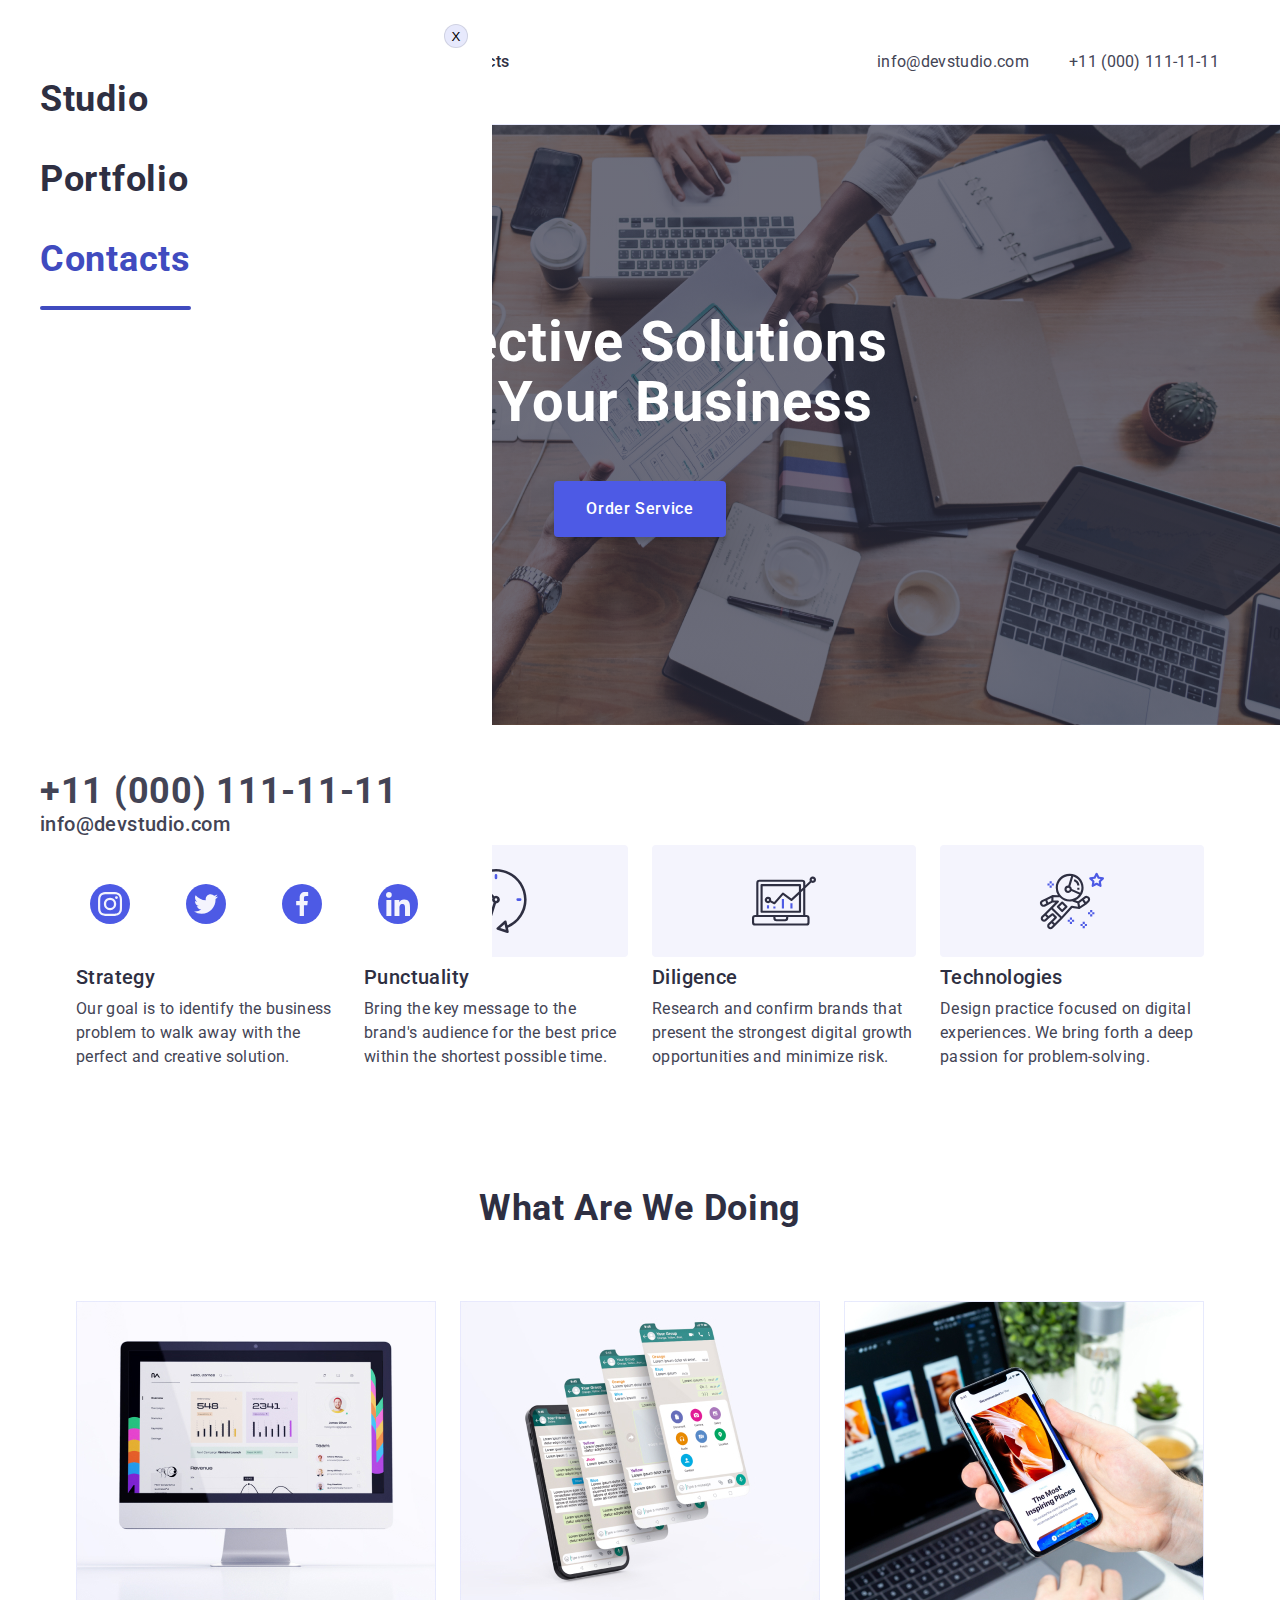
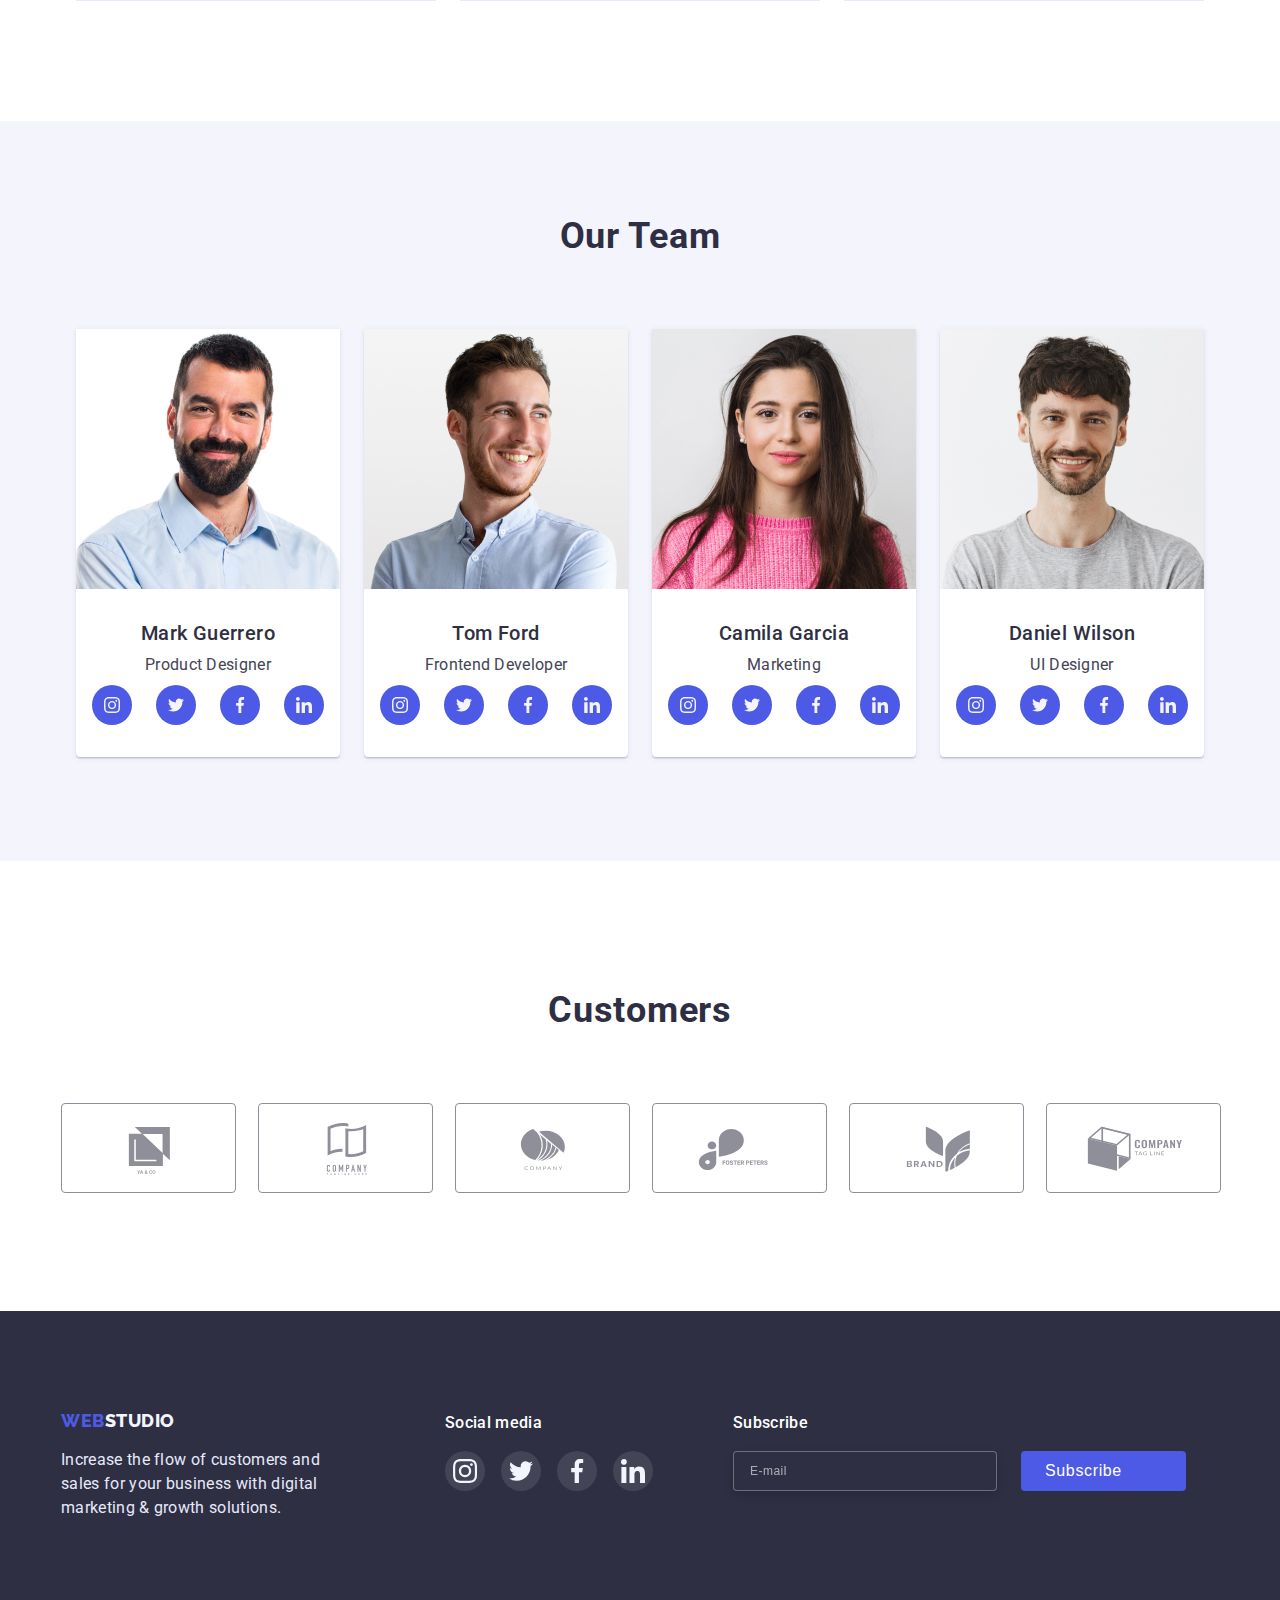
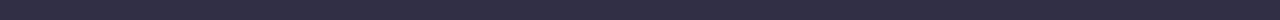
==== index.html @ 6b692c85 "corect" ====
<!DOCTYPE html>
<html lang="en">
<head>
    <meta charset="UTF-8">
    <meta http-equiv="X-UA-Compatible" content="IE=edge">
    <meta name="viewport" content="width=device-width, initial-scale=1.0">
    <link rel="preconnect" href="https://fonts.googleapis.com">
    <link rel="preconnect" href="https://fonts.gstatic.com" crossorigin>
    <link href="https://fonts.googleapis.com/css2?family=Raleway:wght@800&family=Roboto:wght@400;500;700;900&display=swap" rel="stylesheet">
    <link rel="stylesheet" href="https://cdnjs.cloudflare.com/ajax/libs/modern-normalize/1.1.0/modern-normalize.min.css" integrity="sha512-wpPYUAdjBVSE4KJnH1VR1HeZfpl1ub8YT/NKx4PuQ5NmX2tKuGu6U/JRp5y+Y8XG2tV+wKQpNHVUX03MfMFn9Q==" crossorigin="anonymous" referrerpolicy="no-referrer" />
    <link rel="stylesheet" href="./css/styles.css">
    <link rel="stylesheet" href="./css/mobile.css">
    <link rel="stylesheet" href="./css/tablet.css">
    <link rel="stylesheet" href="./css/desktop.css">
    <title>Document</title>
</head>
<body>
    <header class="header">
        <div class="container header-container">
            <nav class="header-navigation">
                <a class="header-logo link" href="./index.html"><span class="header-logo-part">Web</span>Studio</a>
                <ul class="header-list list">
                    <li class="header-item"><a class="header-link link current" href="/">Studio</a></li>
                    <li class="header-item"><a class="header-link link " href="./portfolio.html">Portfolio</a></li>
                    <li class="header-item"><a class="header-link link " href="/">Contacts</a></li>
                </ul>
            </nav>
            <address class="header-adress">
                <ul class="header-adress-list list">
                    <li><a class="header-adress-mail link" href="mailto:info@devstudio.com">info@devstudio.com</a></li>
                    <li><a class="header-adress-tel link" href="tel:+110001111111">+11 (000) 111-11-11</a></li>
                </ul>
            </address>
            <button type="button" class="header-menu-btn">
                <svg class="header-icon-btn">
                    <use href="./images/symbol-defs.svg#icon-charm_menu-hamburger2" width="32" height="22"></use>
                </svg>
            </button>
        </div>
        <div class="mob-menu container-menu">
            <div>
                <button type="button" data-modal-close class="mode-close">X</button>
                <nav class="mob-menu-navigation">
                    <ul class="mob-menu-list list">
                        <li class="mob-menu-item"><a class="mob-menu-link link" href="/">Studio</a></li>
                        <li class="mob-menu-item"><a class="mob-menu-link link " href="./portfolio.html">Portfolio</a></li>
                        <li class="mob-menu-item"><a class="mob-menu-link link current " href="/">Contacts</a></li>
                    </ul>
                </nav>
            </div>
            <div>
                <address class="mob-menu-adress">
                    <ul class="mob-menu-adress-list list">
                        <li><a class="mob-menu-adress-tel link" href="tel:+110001111111">+11 (000) 111-11-11</a></li>
                        <li><a class="mob-menu-adress-mail link" href="mailto:info@devstudio.com">info@devstudio.com</a></li>
                </address>
                <ul class="mob-soc-list list">
                    <li classs="mob-soc-iteam">
                        <a href="./index.html" class="mob-soc-link link">
                            <svg class="mob-soc-icon" widht="24" height="24">
                                <use href="./images/symbol-defs-soc.svg#icon-instagram"></use>
                            </svg>
                        </a>
                    </li>
                    <li classs="mob-soc-iteam">
                        <a href="./index.html" class="mob-soc-link link">
                            <svg class="mob-soc-icon" widht="24" height="24">
                                <use href="./images/symbol-defs-soc.svg#icon-twitter"></use>
                            </svg>
                        </a>
                    </li>
                    <li classs="mob-soc-iteam">
                        <a href="./index.html" class="mob-soc-link link">
                            <svg class="mob-soc-icon" widht="24" height="24">
                                <use href="./images/symbol-defs-soc.svg#icon-facebook"></use>
                            </svg>
                        </a>
                    </li>
                    <li classs="mob-soc-iteam">
                        <a href="./index.html" class="mob-soc-link link">
                            <svg class="mob-soc-icon" widht="24" height="24">
                                <use href="./images/symbol-defs-soc.svg#icon-linkedin"></use>
                            </svg>
                        </a>
                    </li>
                </ul>
            </di >
        </div>
    </header>
    <main>
        <section class="main">
            <div class="container main-container">
                <h1 class="main-title title">Effective Solutions for Your Business</h1>
                <button type="button" data-modal-open class="main-btn">Order Service</button>
            </div>
        </section>
        <section class="hero">
            <div class="container conntainer-tablet">
                <h2 class="hero-title title">Our qualities</h2>
                <ul class="hero-list list">
                    <li class="hero-item">
                        <ul class="hero-list-icon list">
                            <li class="hero-item-icon">
                                    <svg class="hero-icon" widht="64" height="64">
                                        <use href="./images/symbol-defs-hero.svg#icon-antenna1"></use>
                                    </svg>
                            </li>
                        </ul>
                        <h3 class="hero-subtitle subtitle">Strategy</h3>
                        <p class="hero-text text">Our goal is to identify the business problem to walk away with the perfect and creative solution. </p>
                    </li>
                    <li class="hero-item">
                        <ul class="hero-list-icon list">
                            <li class="hero-item-icon">
                                    <svg class="hero-icon" widht="64" height="64">
                                        <use href="./images/symbol-defs-hero.svg#icon-clock1"></use>
                                    </svg>
                            </li>
                        </ul>
                        <h3 class="hero-subtitle subtitle">Punctuality</h3>
                        <p class="hero-text text">Bring the key message to the brand's audience for the best price within the shortest possible time.</p>
                    </li>
                    <li class="hero-item">
                        <ul class="hero-list-icon list">
                            <li class="hero-item-icon">
                                    <svg class="hero-icon" widht="64" height="64">
                                        <use href="./images/symbol-defs-hero.svg#icon-diagram1"></use>
                                    </svg>
                                </a>
                            </li>
                        </ul>
                        <h3 class="hero-subtitle subtitle">Diligence</h3>
                        <p class="hero-text text">Research and confirm brands that present the strongest digital growth opportunities and minimize risk.</p>
                    </li>
                    <li class="hero-item">
                        <ul class="hero-list-icon list">
                            <li class="hero-item-icon">
                                    <svg class="hero-icon" widht="64" height="64">
                                        <use href="./images/symbol-defs-hero.svg#icon-astronaut1"></use>
                                    </svg>
                                </a>
                            </li>
                        </ul>
                        <h3 class="hero-subtitle subtitle">Technologies</h3>
                        <p class="hero-text text">Design practice focused on digital experiences. We bring forth a deep passion for problem-solving.</p>
                    </li>
                </ul>
            </div>
        </section>
        <section class="about">
            <div class="container container-mini">
                <h2 class="about-title title">What Are We Doing</h2>
                <ul class="about-list list">
                    <li class="about-item"><img src="./images/Rectangle71.jpg" alt="computer" width="360"></li>
                    <li class="about-item"><img src="./images/Rectangle71-1.jpg" alt="phone" width="360"></li>
                    <li class="about-item"><img src="./images/Rectangle71-2.jpg" alt="phone" width="360"></li>
                </ul>
            </div>
        </section>
        <section class="team">
            <div class="container container-mini mini-mobile">
                <h2 class="team-title title">Our Team</h2>
                <ul class="team-list list">
                    <li class="team-item">
                        <img src="./images/img.jpg" alt="man" width="264">
                            <h3 class="team-subtitle subtitle ">Mark Guerrero</h3>
                            <p class="team-text text">Product Designer</p>
                            <ul class="team-soc-list list">
                                <li classs="team-soc-iteam">
                                    <a href="./index.html" class="team-soc-link link">
                                        <svg class="team-soc-icon" widht="16" height="16">
                                            <use href="./images/symbol-defs-soc.svg#icon-instagram"></use>
                                        </svg>
                                    </a>
                                </li>
                                <li classs="team-soc-iteam">
                                    <a href="./index.html" class="team-soc-link link">
                                        <svg class="team-soc-icon" widht="16" height="16">
                                            <use href="./images/symbol-defs-soc.svg#icon-twitter"></use>
                                        </svg>
                                    </a>
                                </li>
                                <li classs="team-soc-iteam">
                                    <a href="./index.html" class="team-soc-link link">
                                        <svg class="team-soc-icon" widht="16" height="16">
                                            <use href="./images/symbol-defs-soc.svg#icon-facebook"></use>
                                        </svg>
                                    </a>
                                </li>
                                <li classs="team-soc-iteam">
                                    <a href="./index.html" class="team-soc-link link">
                                        <svg class="team-soc-icon" widht="16" height="16">
                                            <use href="./images/symbol-defs-soc.svg#icon-linkedin"></use>
                                        </svg>
                                    </a>
                                </li>
                            </ul>
                    </li>
                    <li class="team-item">
                        <img src="./images/img1.jpg" alt="man" width="264">
                        <h3 class="team-subtitle subtitle">Tom Ford</h3>
                        <p class="team-text text">Frontend Developer</p>
                        <ul class="team-soc-list list">
                            <li classs="team-soc-iteam">
                                <a href="./index.html" class="team-soc-link link">
                                    <svg class="team-soc-icon" widht="16" height="16">
                                        <use href="./images/symbol-defs-soc.svg#icon-instagram"></use>
                                    </svg>
                                </a>
                            </li>
                            <li classs="team-soc-iteam">
                                <a href="./index.html" class="team-soc-link link">
                                    <svg class="team-soc-icon" widht="16" height="16">
                                        <use href="./images/symbol-defs-soc.svg#icon-twitter"></use>
                                    </svg>
                                </a>
                            </li>
                            <li classs="team-soc-iteam">
                                <a href="./index.html" class="team-soc-link link">
                                    <svg class="team-soc-icon" widht="16" height="16">
                                        <use href="./images/symbol-defs-soc.svg#icon-facebook"></use>
                                    </svg>
                                </a>
                            </li>
                            <li classs="team-soc-iteam">
                                <a href="./index.html" class="team-soc-link link">
                                    <svg class="team-soc-icon" widht="16" height="16">
                                        <use href="./images/symbol-defs-soc.svg#icon-linkedin"></use>
                                    </svg>
                                </a>
                            </li>
                        </ul>
                    </li>
                    <li class="team-item">
                        <img src="./images/img2.jpg" alt="women" width="264">
                        <h3 class="team-subtitle subtitle">Camila Garcia</h3>
                        <p class="team-text text">Marketing</p>
                        <ul class="team-soc-list list">
                            <li classs="team-soc-iteam">
                                <a href="./index.html" class="team-soc-link link">
                                    <svg class="team-soc-icon" widht="16" height="16">
                                        <use href="./images/symbol-defs-soc.svg#icon-instagram"></use>
                                    </svg>
                                </a>
                            </li>
                            <li classs="team-soc-iteam">
                                <a href="./index.html" class="team-soc-link link">
                                    <svg class="team-soc-icon" widht="16" height="16">
                                        <use href="./images/symbol-defs-soc.svg#icon-twitter"></use>
                                    </svg>
                                </a>
                            </li>
                            <li classs="team-soc-iteam">
                                <a href="./index.html" class="team-soc-link link">
                                    <svg class="team-soc-icon" widht="16" height="16">
                                        <use href="./images/symbol-defs-soc.svg#icon-facebook"></use>
                                    </svg>
                                </a>
                            </li>
                            <li classs="team-soc-iteam">
                                <a href="./index.html" class="team-soc-link link">
                                    <svg class="team-soc-icon" widht="16" height="16">
                                        <use href="./images/symbol-defs-soc.svg#icon-linkedin"></use>
                                    </svg>
                                </a>
                            </li>
                        </ul>
                    </li>
                    <li class="team-item">
                        <img src="./images/img3.jpg" alt="man" width="264">
                        <h3 class="team-subtitle subtitle">Daniel Wilson</h3>
                        <p class="team-text text">UI Designer</p>
                        <ul class="team-soc-list list">
                            <li classs="team-soc-iteam">
                                <a href="./index.html" class="team-soc-link link">
                                    <svg class="team-soc-icon" widht="16" height="16">
                                        <use href="./images/symbol-defs-soc.svg#icon-instagram"></use>
                                    </svg>
                                </a>
                            </li>
                            <li classs="team-soc-iteam">
                                <a href="./index.html" class="team-soc-link link">
                                    <svg class="team-soc-icon" widht="16" height="16">
                                        <use href="./images/symbol-defs-soc.svg#icon-twitter"></use>
                                    </svg>
                                </a>
                            </li>
                            <li classs="team-soc-iteam">
                                <a href="./index.html" class="team-soc-link link">
                                    <svg class="team-soc-icon" widht="16" height="16">
                                        <use href="./images/symbol-defs-soc.svg#icon-facebook"></use>
                                    </svg>
                                </a>
                            </li>
                            <li classs="team-soc-iteam">
                                <a href="./index.html" class="team-soc-link link">
                                    <svg class="team-soc-icon" widht="16" height="16">
                                        <use href="./images/symbol-defs-soc.svg#icon-linkedin"></use>
                                    </svg>
                                </a>
                            </li>
                        </ul>
                    </li>        
                </ul>
            </div>
        </section>
        <section class="customers ">
            <div class="container container-mini">
                <h2 class="customers-title">Customers</h2>
                <ul class="customers-list list">
                    <li class="customers-iteam">
                        <a href="" class="customers-link link">
                            <svg class="customers-icon" widht="104" height="56">
                                <use href="./images/symbol-defs-cus.svg#icon-Logo3"></use>
                            </svg>
                        </a>
                    </li>
                    <li class="customers-iteam">
                        <a href="" class="customers-link link">
                            <svg class="customers-icon" widht="104" height="56">
                                <use href="./images/symbol-defs-cus.svg#icon-Logo4"></use>
                            </svg>
                        </a>
                    </li>
                    <li class="customers-iteam">
                        <a href="" class="customers-link link">
                            <svg class="customers-icon" widht="104" height="56">
                                <use href="./images/symbol-defs-cus.svg#icon-Logo5"></use>
                            </svg>
                        </a>
                    </li>
                    <li class="customers-iteam">
                        <a href="" class="customers-link link">
                            <svg class="customers-icon" widht="104" height="56">
                                <use href="./images/symbol-defs-cus.svg#icon-Logo"></use>
                            </svg>
                        </a>
                    </li>
                    <li class="customers-iteam">
                        <a href="" class="customers-link link">
                            <svg class="customers-icon" widht="104" height="56">
                                <use href="./images/symbol-defs-cus.svg#icon-Logo1"></use>
                            </svg>
                        </a>
                    </li>
                    <li class="customers-iteam">
                        <a href="" class="customers-link link">
                            <svg class="customers-icon" widht="104" height="56">
                                <use href="./images/symbol-defs-cus.svg#icon-Logo2"></use>
                            </svg>
                        </a>
                    </li>
                </ul>
            </div>
        </section>
    </main>
    <footer class="footer">
        <div class="container footer-container">
                <div class="footer-footer">
                    <a href="./index.html" class="footer-logo link"><span class="footer-logo-part">Web</span>Studio</a>
                    <p class="footer-text text">Increase the flow of customers and sales for your business with digital marketing & growth solutions.</p>
                </div>
            <div class="footer-soc">
                <h1 class="footer-title-icon">Social media</h1>
                <ul class="footer-list list">
                    <li classs="footer-soc-iteam">
                        <a href="./index.html" class="footer-soc-link link">
                            <svg class="footer-soc-icon" widht="24" height="24">
                                <use href="./images/symbol-defs-soc.svg#icon-instagram"></use>
                            </svg>
                        </a>
                    </li>
                    <li classs="footer-soc-iteam">
                        <a href="./index.html" class="footer-soc-link link">
                            <svg class="footer-soc-icon" widht="24" height="24">
                                <use href="./images/symbol-defs-soc.svg#icon-twitter"></use>
                            </svg>
                        </a>
                    </li>
                    <li classs="footer-soc-iteam">
                        <a href="./index.html" class="footer-soc-link link">
                            <svg class="footer-soc-icon" widht="24" height="24">
                                <use href="./images/symbol-defs-soc.svg#icon-facebook"></use>
                            </svg>
                        </a>
                    </li>
                    <li classs="footer-soc-iteam">
                        <a href="./index.html" class="footer-soc-link link">
                            <svg class="footer-soc-icon" widht="24" height="24">
                                <use href="./images/symbol-defs-soc.svg#icon-linkedin"></use>
                            </svg>
                        </a>
                    </li>
                </ul>
            </div>
            <div class="footer-subscribe">
                <p class="footer-subscribe-title">Subscribe</p>
                <form class="footer-subscribe-form">
                    <label for=""></label>
                    <input type="text" class="footer-send-email" name="send-email" placeholder="E-mail">
                    <button typu="submit" name="Subscribe" class="subscribe-btn"> 
                        <div class="subscribe-text">Subscribe </div >
                        <svg class="subscribe-icon" widht="24" height="24">
                            <use href="./images/symbol-defs.svg#icon-subscribe"></use>
                        </svg>
                    </button>
                </form>
            </div>
        </div>
    </footer>
    <div class="backdrop is-hidden" data-modal >
        <div class="modal">
            <button type="button" data-modal-close class="mode-close">X</button>
            <p class="modal-title">Leave your contacts and we will call you back</p>
            <form class="modal-form">
                <div class="modal-filed">
                    <label class="modal-input-title" for="user-name">
                        Name</labl >
                        <div class="modal-wrap">
                            <input class="modal-input" id="user-name" name="user-name" required type="text">
                            <svg class="modal-input-icon" width="18" height="18">
                                <use href="./images/symbol-defs.svg#icon-modal-person"></use>
                            </svg>
                        </div >
                </div>
                <div class="modal-filed">
                <label class="modal-input-title" for="user-tel">
                    Phone </labl >
                    <div class="modal-wrap" >
                        <input class="modal-input" name="user-tel" id="user-tel" required type="tel">
                        <svg class="modal-input-icon" width="18" height="24">
                            <use href="./images/symbol-defs.svg#icon-modal-phone"></use>
                        </svg>
                    </div >
            </div>
            <div class="modal-filed">
                <label class="modal-input-title" for="user-email">
                    Email </labl >
                <div class="modal-wrap">
                    <input class="modal-input" id="user-email" name="user-email" type="email">
                    <svg class="modal-input-icon" width="18" height="24">
                        <use href="./images/symbol-defs.svg#icon-modal-email"></use>
                    </svg>
                </div >
            </div>
            <div class="">
                <label class="modal-input-title" id="coment">
                    Comment</labl >
                    <textarea name="coment" id="coment" placeholder="Text input" class="modal-input-coment"></textarea>
            </div>
            <div class="">
                <input type="checkbox" id="policy" name="policy" value="true" class="modal-check visually" required>
                <label for="policy" class="check-text">I accept the terms and conditions of the <a class="modal-privaticy" href="./"> Privacy Policy</a></label>
            </div>
                <button type="submit" class="modal-btn">Send</button>
            </form>
        </div>
    </div>
    <script src="./js/modal.js"></script>
</body>
---- css/styles.css ----
:root{
    --text: #434455;
    --title: #2E2F42;
}

body{
    font-family: 'Roboto', sans-serif;
    color: #434455;
    background-color: #FFFFFF;
    font-size: 16px;
    margin: 0;
}

.list{
    list-style: none;
}

.link{
    text-decoration: none;
    color: #2E2F42;
}

.title {
font-size: 36px;
line-height: 1.11;
letter-spacing: 0.02em;
}

.text{
line-height: 1.5;
letter-spacing: 0.02em;
}

.subtitle{
    font-weight: 500;
font-size: 20px;
line-height: 1.2;
letter-spacing: 0.02em;
}

h1,h2,h3,h4,h5,h6,p{
    margin: 0;
}

ul{
    margin: 0;
    padding-left: 0;
}

img{
    display: block;
    width: 100%;
    height: auto;
    max-width: 100%;
}

.container{
    padding-left: 15px;
    padding-right: 15px;
    margin-left: auto;
    margin-right: auto;
    /* outline: 2px solid red; */
}

.visually{
position: absolute;
bottom: 0;
padding: 0;
white-space: nowrap;
clip-path: inset(100%);
clip: rect(0 0 0 0);
overflow: hidden;
}
/*-----------HEADER----------------*/

.header{
    background: #FFFFFF;
    border-bottom: 1px solid #E7E9FC;
    box-shadow: 0px 2px 1px rgba(46, 47, 66, 0.08), 0px 1px 1px rgba(46, 47, 66, 0.16), 0px 1px 6px rgba(46, 47, 66, 0.08);
}

.current {
    color: #404BBF;
    position: relative;
}

.header-container{
    max-width: 426px;
    display: flex;
    padding: 24px 15px;
    margin: 0 auto;
}

.header-logo {
    font-family: 'Raleway', sans-serif;
    font-weight: 800;
font-size: 18px;
line-height: 1.33;
display: flex;
align-items: center;
letter-spacing: 0.03em;
text-transform: uppercase;
color: #2E2F42;
}

.header-icon-btn{
stroke: #2E2F42;
width: 32px;
    height: 22px;
}
.header-logo-part{
    color: #4D5AE5;
}
.header-adress{
    display: none;
}
.header-list{
    display: none;
}
.header-menu-btn{
    width: 32px;
    height: 22px;
    border: none;
    margin-left: auto;
    padding: 0;
    background-color: transparent;
    transition: background-color 250ms cubic-bezier(0.4, 0, 0.2, 1);
}

.mob-menu {
    width: 100%;
    height: 100%;
    position: fixed;
    background-color: white;
    top: 0;
    z-index: 1;
    padding-top: 24px;
    padding-bottom: 40px;
    padding-left: 40px;
    padding-right: 24px;
}
.mob-menu{
    height: 100%;
    display: flex;
    flex-direction: column;
    justify-content: space-between;
}
.container-menu{
    max-width: 428px;
}
.mode-close {
}
.mob-menu-navigation {
}
.mob-menu-list {
    margin-top: 32px;
}
.mob-menu-item {
    font-weight: 700;
font-size: 36px;
line-height: 1.11;
letter-spacing: 0.02em;
}
.mob-menu-item:not(:last-child){
    margin-bottom: 40px;
}
.mob-menu-link {

}

.current {
}
.mob-menu-adress {
}
.mob-menu-adress-list {

}
.mob-menu-adress-mail {
    font-family: 'Roboto';
font-style: normal;
font-weight: 500;
font-size: 20px;
line-height: 1.2;
    letter-spacing: 0.02em;
    text-decoration: none;
    color: var(--text);
    transition: color 250ms cubic-bezier(0.4, 0, 0.2, 1);
    padding-top: 40px;
}
.mob-adress-mail:hover,
.mob-adress-mail:focus{
        color: #4D5AE5;
}

.mob-menu-adress-tel {
    font-family: 'Roboto';
font-style: normal;
    font-weight: 700;
font-size: 36px;
line-height: 1.11;
letter-spacing: 0.02em;
    text-decoration: none;
    color: var(--text);
    position: relative;
    transition: color 250ms cubic-bezier(0.4, 0, 0.2, 1);
}
.mob-soc-list {
    display: flex;
    flex-wrap: wrap;
    justify-content: center;
    gap: 56px;
    margin-top: 48px;
}
.mob-soc-link {
    width: 40px;
    height: 40px;
    background-color: #4D5AE5;
    display: flex;
    align-items: center;
    justify-content: center;
    border-radius: 50%;
    transition: background-color 250ms cubic-bezier(0.4, 0, 0.2, 1);
}
.mob-soc-link:hover,
.mob-soc-link:focus{
    background-color:  #404BBF;
}

/*-----------MAIN CONTENT----------------*/

.main {
    background-color: #2E2F42;
    padding-top: 112px;
    padding-bottom: 112px;
    background-image: linear-gradient(rgba(46, 47, 66, 0.7), rgba(46, 47, 66, 0.7)), url(../images/Dark-bg.jpg);
    background-repeat: no-repeat;
    background-size: cover;
    background-position: center;
    /* max-width: 428px; */
    margin-left: auto;
    margin-right: auto;
}

.main-container{
    /* display: flex; */
    padding: 0;
    max-width: 100%;
}

.main-title {
    font-size: 36px;
    line-height: 1.11;
    text-align: center;
    letter-spacing: 0.02em;
max-width: 320px;
margin: auto;
margin-bottom: 72px;
color: #FFFFFF;
}

.hero{
    background-color: #E5E5E5;
}

.main-btn{
    font-family: 'Roboto';
font-style: normal;
font-weight: 500;
font-size: 16px;
line-height: 1.5;
align-items: center;
letter-spacing: 0.04em;
padding: 16px 32px;
color: #FFFFFF;
background: #4D5AE5;
box-shadow: 0px 4px 4px rgba(0, 0, 0, 0.15);
border-radius: 4px;
border: 0;
min-width: 169px;
display: block;
margin: 0 auto;
cursor: pointer;
transition: background-color 250ms cubic-bezier(0.4, 0, 0.2, 1), box-shadow 250ms cubic-bezier(0.4, 0, 0.2, 1);
}

.main-btn:hover,
.main-btn:focus{
    background-color: #404BBF;
box-shadow: 0px 1px 6px rgba(46, 47, 66, 0.08), 0px 1px 1px rgba(46, 47, 66, 0.16), 0px 2px 1px rgba(46, 47, 66, 0.08);
}

.main-btn:active{
    background: #4D5AE5;
box-shadow: 0px 4px 4px rgba(0, 0, 0, 0.15);
}

/*--------------HERO------------------*/

.hero{
    background-color:  #FFFFFF;
    padding-top: 96px;
    padding-bottom: 96px;
}

.hero-list{
    display: flex;
    flex-wrap: wrap;
    gap: 72px;
    /* align-self: stretch; */
    justify-content: center;
}

.hero-title{
    display: none;
    color: #2E2F42;   
}

.hero-subtitle{
color: var(--title);
margin-bottom: 8px;
font-weight: 700;
font-size: 36px;
line-height: 1.11;
text-align: center;
letter-spacing: 0.02em;
}

.hero-text {
color: var(--text);
/* width: 396px; */
width: 100%;
height: 48px;
font-weight: 500;
font-size: 16px;
line-height: 1.5;
letter-spacing: 0.02em;

}

.hero-list-icon{
    display: flex;
    gap: 24px;
    display: none;
}
.hero-item-icon {
    width: 264px;
    height: 112px;
    background: #F4F4FD;
border-radius: 4px;
display: flex;
justify-content: center;
align-items: center;
}

/*-----------ABOUT----------------*/

.about {
    background-color: #FFFFFF;
    padding-bottom: 120px;
    display: none;
}

.about-list{
    display: flex;
    justify-content: center;
    gap:24px;
}

.about-title {
color: var(--title);
margin-bottom: 72px;
text-align: center;
}

.about-iteam{
    width: calc((100% - 48px) / 3);
}

/*-----------TEAM----------------*/

.team {
    background: #F4F4FD;
    padding-top: 96px;
    padding-bottom: 128px;
    /* padding-left: 67px;
    padding-right: 67px; */
}

.team-list{
    display: flex;
    flex-wrap: wrap;
    gap: 72px;
    justify-content: center;
}

.team-title {
color: var(--title);
margin-bottom: 72px;
text-align: center;
}

.team-item {
    background-color: #FFFFFF;
    text-align: center;
    background: #FFFFFF;
    max-width: 264px;
    /* width: calc((100% - 72px) / 4); */
    max-width: 264px;
box-shadow: 0px 1px 6px rgba(46, 47, 66, 0.08), 0px 1px 1px rgba(46, 47, 66, 0.16), 0px 2px 1px rgba(46, 47, 66, 0.08);
border-radius: 0px 0px 4px 4px;
padding-bottom: 32px;
}

.team-subtitle {
color: var(--title);
margin-top: 32px;
margin-bottom: 8px;
}

.team-text {
color: var(--text);
margin-bottom: 8px;
}

.team-soc-list {
    display: flex;
    flex-wrap: wrap;
    justify-content: center;
    gap: 24px;
}

.team-soc-iteam {
    width: 40px;
    height: 40px;
}

.team-soc-link {
    width: 40px;
    height: 40px;
    background-color: #4D5AE5;
    display: flex;
    align-items: center;
    justify-content: center;
    border-radius: 50%;
    transition: background-color 250ms cubic-bezier(0.4, 0, 0.2, 1);
}

.team-soc-link:hover,
.team-soc-link:focus{
    background-color:  #404BBF;
}

/* ----------CUSTOMERS------------- */

.customers{
    padding-top: 96px;
    padding-bottom: 96px;
}

.customers-title{
font-size: 36px;
line-height: 1.11;
text-align: center;
letter-spacing: 0.02em;
text-transform: capitalize;
color: #2E2F42;
margin-bottom: 72px;
}

.customers-list {
    display: flex;
    flex-wrap: wrap;
    gap: 16px;
    row-gap: 72px;
}

.customers-iteam {
    width: calc((100% - 16px) / 2);
    height: 88px;
}

.customers-link {
    width: 100%;
    height: 100%;
    border: 1px solid #8E8F99;
border-radius: 4px;
display: flex;
justify-content: center;
align-items: center;
transition: border-color 250ms cubic-bezier(0.4, 0, 0.2, 1);
}
.customers-icon{
    fill: #8E8F99;
    transition: fill 250ms cubic-bezier(0.4, 0, 0.2, 1);
}

.customers-link:is(:hover, :focus){
    border-color: #404BBF;
}

.customers-link:is(:hover, :focus) > .customers-icon{
    fill: #404BBF;
}

/*-----------PORTFOLIO----------------*/

.portfolio{
    padding-top: 96px;
    padding-bottom: 120px;
}

.portfolio-menu {
    display: none;
}

.portfolio-btn {
    font-weight: 500;
font-size: 16px;
line-height: 1.5;
display: flex;
align-items: center;
text-align: center;
letter-spacing: 0.04em;
color: #4D5AE5;
background-color: #F4F4FD;
border: 1px solid #E7E9FC;
cursor: pointer;
padding: 12px 24px;
border-radius: 4px;
transition: color 250ms cubic-bezier(0.4, 0, 0.2, 1), background-color 250ms cubic-bezier(0.4, 0, 0.2, 1), border-color 250ms cubic-bezier(0.4, 0, 0.2, 1), box-shadow 250ms cubic-bezier(0.4, 0, 0.2, 1);
}

.portfolio-btn:hover,
.portfolio-btn:focus {
    color: #FFFFFF;
    background-color: #404BBF;
    border-color: #404BBF;
box-shadow: 0px 3px 1px rgba(0, 0, 0, 0.1), 0px 2px 1px rgba(0, 0, 0, 0.08), 0px 2px 2px rgba(0, 0, 0, 0.12);
}

.portfolio-list{
    display: flex;
    justify-content: center; 
    gap: 24px;
    margin-bottom: 72px;
} 

.menu-list {
    display: flex;
    flex-wrap: wrap;
    column-gap: 24px;
    row-gap: 48px;
}

.menu-iteam{
    width: calc((100% - 48px) / 3);
}

.menu-iteam:hover .menu-top-info{
    transform: translateY(0%);
}

.menu-info{
    position: relative;
    overflow: hidden;
}

.menu-top-info{
position: absolute;
top: 0;
padding: 40px;
background-color: #4D5AE5;
line-height: 1.5;
letter-spacing: 0.02em;
color: #F4F4FD;
padding: 40px 32px;
height: 100%;
transform: translateY(100%);
transition: transform 250ms cubic-bezier(0.4, 0, 0.2, 1);
}

.menu-iteam {
    background: #FFFFFF;
    box-shadow: 0px 1px 6px rgba(46, 47, 66, 0.08);
    transition: box-shadow 250ms cubic-bezier(0.4, 0, 0.2, 1);
}

.menu-iteam:hover,
.menu-iteam:focus {
    box-shadow: 0px 1px 6px rgba(46, 47, 66, 0.08), 0px 1px 1px rgba(46, 47, 66, 0.16), 0px 2px 1px rgba(46, 47, 66, 0.08);
}

.cotainer-menu{
    width: 360px;
    border: 1px solid #E7E9FC;
    border-top: 0;
}

.menu-subtitle {
color: var(--title);
padding-top: 32px;
margin-bottom: 8px;
margin-left: 16px;
}

.menu-text {
color: var(--text);
margin-bottom: 32px;
margin-left: 16px;
}

/*-----------FOOTER----------------*/

.footer{
    background: #2E2F42;
    padding-top: 96px;
    padding-bottom: 96px;
}

.footer-container{
    display: flex;
    flex-wrap: wrap;
    justify-content: center;
}

.footer-logo{
    font-family: 'Raleway', sans-serif;
    font-weight: 800;
font-size: 18px;
line-height: 1.16;
letter-spacing: 0.03em;
text-transform: uppercase;
color: #F4F4FD;
display: flex;
justify-content: center;
}

.footer-text {
    color: #E7E9FC;
    margin-top: 16px;
    width: 264px;
}

.footer-logo-part{
    color: #4D5AE5;
}

.footer-soc{
    /* margin-left: 120px; */
}

.footer-title-icon {
    font-weight: 500;
    font-size: 16px;
    line-height: 1.5;
    letter-spacing: 0.02em;   
    color: #FFFFFF;  
    margin-bottom: 16px;
    margin-top: 72px;
    display: flex;
justify-content: center;
}

.footer-list {
    display: flex;
    justify-content: center;
    gap: 16px;
}

.footer-soc-iteam{
    width: 40px;
    height: 40px;
}

.footer-soc-link {
    width: 40px;
    height: 40px;
    background: rgba(255, 255, 255, 0.1);
    display: flex;
    align-items: center;
    justify-content: center;
    border-radius: 50%;
    transition: background-color 250ms cubic-bezier(0.4, 0, 0.2, 1);
}

.footer-soc-link:is(:hover, :focus) {
    background-color: #31D0AA;
}

.footer-subscribe{
    /* display: flex; */
    /* margin-left: 80px; */
}

.footer-subscribe-title{
    font-weight: 500;
font-size: 16px;
line-height: 1.5;
letter-spacing: 0.02em;
color: #FFFFFF;
margin-bottom: 16px;
margin-top: 72px;
text-align: center;
}

.footer-send-email{
    align-items: center;
    padding-left: 16px;
    height: 40px;
    width: 100%;
    color: #ffffff;
    background: #2e2f42;
    display: flex;
    justify-content: center;
    box-sizing: border-box;
    border: 1px solid rgba(255, 255, 255, 0.3);
    filter: drop-shadow(0px 4px 4px rgba(0, 0, 0, 0.15));
    border-radius: 4px;
    margin-bottom: 16px;
}

.footer-send-email::placeholder{
    /* padding-left: 16px; */
    font-size: 12px;
line-height: 2;
letter-spacing: 0.04em;
color: rgba(255, 255, 255, 0.6);
}

.footer-subscribe-form{
    display: flex;
    align-items: center;
    justify-content: space-between; 
    flex-wrap: wrap;
}

.subscribe-btn{
    margin: auto;
height: 40px;
width: 165px;
cursor: pointer;
display: flex;
flex-direction: row;
justify-content: center;
align-items: center;
padding: 8px 24px;
gap: 16px;
color: #ffffff;
background: #4d5ae5;
border-radius: 4px;
border: none;
transition: background-color 250ms cubic-bezier(0.4, 0, 0.2, 1), box-shadow 250ms cubic-bezier(0.4, 0, 0.2, 1);
}

.subscribe-text{
    font-weight: 500;
font-size: 16px;
line-height: 1.5;
letter-spacing: 0.04em;
color: #FFFFFF;
}

.subscribe-btn:is(:hover, :focus){
    background-color: #404BBF;
box-shadow: 0px 1px 6px rgba(46, 47, 66, 0.08), 0px 1px 1px rgba(46, 47, 66, 0.16), 0px 2px 1px rgba(46, 47, 66, 0.08);
}
/* ---------MODAL------------- */

.backdrop {
    position: fixed;
    top: 0;
    width: 100%;
    height: 100%;
    background-color: rgba(46, 47, 66, 0.4);
    transition: opacity 250ms cubic-bezier(0.4, 0, 0.2, 1), visibility 250ms cubic-bezier(0.4, 0, 0.2, 1);
}


.modal {
    position: absolute;
    top: 50%;
    left: 50%;
    transform: translate(-50%, -50%) scale(1);
    width: 408px;
    min-height: 576px;
    background: #FCFCFC;
    box-shadow: 0px 1px 1px rgba(0, 0, 0, 0.14), 0px 1px 3px rgba(0, 0, 0, 0.12), 0px 2px 1px rgba(0, 0, 0, 0.2);
border-radius: 4px;
padding: 24px;
transition: transform 250ms cubic-bezier(0.4, 0, 0.2, 1);
}

.backdrop.is-hidden .modal{
    transform: translate(-50%, -50%) scale(0);
}

.mode-close {
    width: 24px;
    height: 24px;
    border-radius: 50%;
    background-color: #E7E9FC;
border: 1px solid rgba(0, 0, 0, 0.1);
display: block;
margin-left: auto;
cursor: pointer;
margin-bottom: 24px;
}

.mode-close:is(:hover, :focus){
    background-color: #404BBF;
    color: #E5E5E5;
}

.is-hidden{
    opacity: 0;
    visibility: hidden;
    pointer-events: none;
}

.modal-title{
    font-weight: 500;
font-size: 16px;
line-height: 1.5;
text-align: center;
letter-spacing: 0.02em;
color: #2E2F42;
margin-bottom: 14px;
}

.modal-input-title{
    font-size: 12px;
line-height: 1.33;
letter-spacing: 0.04em;
color: #8E8F99;
}

.modal-filed{
    margin-bottom: 8px;
}

.modal-wrap{
    position: relative;
    margin-top: 4px;
}

.modal-input{
    width: 100%;
    height: 40px;
    border: 1px solid rgba(33, 33, 33, 0.2);
border-radius: 4px;
padding-left: 36px;
border-color: #21212133;
outline: transparent;
}

.modal-input-icon{
    fill: #2E2F42;
    position: absolute;
    left: 16px;
    top: 21px;
    transform: translateY(-50%);
}

.modal-input:focus, 
.modal-input-coment:focus {
    border-color: #4D5AE5;
}

.modal-input:focus + .modal-input-icon{
    fill: #4D5AE5;
}

.modal-btn{
    font-weight: 500;
font-size: 16px;
line-height: 1.5;
display: flex;
align-items: center;
text-align: center;
letter-spacing: 0.04em;
color: #FFFFFF;

display: block;
flex-direction: row;
align-items: flex-start;
padding: 16px 32px;
width: 169px;
height: 56px;
background: #4D5AE5;
box-shadow: 0px 4px 4px rgba(0, 0, 0, 0.15);
border-radius: 4px;
border: 0px;
margin: auto;
cursor: pointer;
transition: background-color 250ms cubic-bezier(0.4, 0, 0.2, 1), box-shadow 250ms cubic-bezier(0.4, 0, 0.2, 1);
}

.modal-btn:is(:hover, :focus){
    background-color: #404BBF;
box-shadow: 0px 1px 6px rgba(46, 47, 66, 0.08), 0px 1px 1px rgba(46, 47, 66, 0.16), 0px 2px 1px rgba(46, 47, 66, 0.08);
}

.modal-input-coment{
    width: 100%;
    border: 1px solid rgba(33, 33, 33, 0.2);
border-radius: 4px;
padding-left: 16px;
border-color: #21212133;
    height: 120px;
    padding-top: 8px;
    margin-top: 4px;
    resize: none;
    outline: transparent;
    margin-bottom: 16px;
}

.modal-input-coment::placeholder{
    font-size: 12px;
    line-height: 1.33;
    letter-spacing: 0.04em;
    color: #75757580;
    position: absolute;
}

.check-text{
    font-size: 12px;
    line-height: 1.33px;
    letter-spacing: 0.04em;
    color: #757575;
    display: flex;
    align-items: center;
    margin-bottom: 24px;
}

.check-text::before{
    content: '';
    width: 16px;
height: 16px;
border: 1.25px solid #2E2F42;
border-radius: 2px;
margin-right: 8px;
transition: transform 250ms cubic-bezier(0.4, 0, 0.2, 1);
cursor: pointer;
align-items: center;
}

.modal-check:checked + .check-text::before{
    background-color: #404BBF;
    border-color: #404BBF;
    background-image: url(../images/Vector.svg);
    background-position: center;
    background-repeat: no-repeat;
}

.modal-privaticy{
    font-family: 'Roboto';
font-style: normal;
    margin-left: 2px; 
    color:#4D5AE5;
}
---- css/mobile.css ----
@media screen  and (min-width: 480px) {
    .container{
        max-width: 428px;
    }
    .container.mini-mobile{
        max-width: 294px;
    }
    .container.container-mini{
        min-width: 294px;
    }
    /* --------TEAM-------- */
    .main-container{
        max-width: 100%;
    }
    .footer-send-email{
        max-width: 398px;
    }
    .main{
        background-image: linear-gradient(rgba(46, 47, 66, 0.7), rgba(46, 47, 66, 0.7)), url(../images/Dark-bg-tablet.jpg);
        /* max-width: 768px; */
        background-size: cover;
        padding-bottom: 108px;
    }
}
---- css/tablet.css ----
@media screen and (min-width: 768px) {
    .container{
        max-width: 768px;
    }
    .container.container-mini{
        max-width: 582px;
    }
    /* -----HEADER------ */
    .header-container{
        height: 70px;
    }
    .current {
        color: #404BBF;
        position: relative;
    }
    .current::after {
        content: '';
        position: absolute; 
        left: 0;
        width: 100%;
        height: 4px;
        bottom: -27px;
        background-color: #404BBF;
    border-radius: 2px;
    } 
    .header-menu-btn{
        display: none;
    }
    .header-adress{
        display: flex;
    }
    .header-logo{
        margin-right: 120px;
    }
    .header-navigation{
        display: flex;
        align-items: center;
        margin-right: auto;
    }
    
    .header-list{
        display: flex;
        gap: 40px;
    }
    .header-item {
        font-weight: 500;
    line-height: 1.5;
    letter-spacing: 0.02em;
    color: #2E2F42;
    }
    
    .header-link{
        transition: color 250ms cubic-bezier(0.4, 0, 0.2, 1);
    } 
    
    .header-link:hover,
    .header-link:focus {
        color: #4D5AE5;
    }
    
    .header-link:active{
        color: #4D5AE5;
    }
    
    .header-adress-list {
        font-style: normal;
    }
    
    .header-adress-tel {
        font-size: 12px;
line-height: 1.17;
letter-spacing: 0.04em;
    text-decoration: none;
    color: var(--text);
    position: relative;
    /* margin-left: 40px; */
    transition: color 250ms cubic-bezier(0.4, 0, 0.2, 1);
    }
    
    .header-adress-tel:hover,
    .header-adress-tel:focus{
        color: #4D5AE5;
    }
    
    .header-adress-mail {
        font-size: 12px;
        line-height: 1.17;
        letter-spacing: 0.04em;
    text-decoration: none;
    color: var(--text);
    transition: color 250ms cubic-bezier(0.4, 0, 0.2, 1);
    }
    
    .header-adress-mail:hover,
    .header-adress-mail:focus{
        color: #4D5AE5;
    }
    
    /* --------MAIN--------- */
    .main{
        background-image: linear-gradient(rgba(46, 47, 66, 0.7), rgba(46, 47, 66, 0.7)), url(../images/Dark-bg-tablet.jpg);
        /* max-width: 768px; */
        background-size: cover;
        padding-bottom: 108px;
    }
    .main-title{
font-size: 56px;
line-height: 1.07;
max-width: 496px;
margin-bottom: 40px;
    }
    /* -----TEAM----- */
    .team{
        padding-bottom: 104px;
    }
    .team-list{
        gap: 24px;
        row-gap: 64px;
    }
    .team-item {
        width: calc((100% - 24px) / 2); 
        width: 294px;
    }

    /* ------CUSTOMERS------- */
    .customers-iteam {
        width: calc((100% - 48px) / 3);
    }
    .customers-list {
        gap: 24px;
        row-gap: 72px;
    }
    /* --------HERO-------- */
    
    .hero-list{
        gap: 24px;
        row-gap: 72px;
    }
    .hero-item{
        width: calc((100% - 24px) / 2);
    }
    .hero-text{
        height: 72px;
        font-weight: 500;
        max-width: 356px;
    }
    .hero-subtitle{
        text-align: left;
    }
    /* ---------FOOTER----------- */
    .footer-container{
        max-width: 552px;
        justify-content: flex-start;
    }
    .footer-logo{
        display: block;
    }
    .footer-soc{
        margin-left: 24px;
    }
    .footer-title-icon{
        margin-top: 0;
        display: block;
    }
    .footer-subscribe-title{
        text-align: left;
    }
    .footer-send-email{
        width: 264px;
        margin-right: 24px;
        margin-bottom: 0;
    }
}
---- css/desktop.css ----
@media  screen and (min-width: 1200px) {
    .container{
        max-width: 1200xp;
    }
    .container.container-mini{
        max-width: 1158px;
    }
    .conntainer-tablet{
        max-width: 1158px;
    }
    /* -----------HEADER------------ */
    .header-container{
        height: 76px;
        max-width: 1158px;
    }
    .current::after {
        bottom: -30px;
    }
    .header-item {
        font-weight: 500;
    line-height: 1.5;
    letter-spacing: 0.02em;
    color: #2E2F42;
    }
    .header-logo{
        margin-right: 76px;
    }
    .header-link{
        transition: color 250ms cubic-bezier(0.4, 0, 0.2, 1);
    } 
    
    .header-link:hover,
    .header-link:focus {
        color: #4D5AE5;
    }
    
    .header-link:active{
        color: #4D5AE5;
    }
    
    .header-adress-list {
        font-style: normal;
        display: flex;
        margin-left: 332px;
        align-items: center;
    }
    
    .header-adress-tel {
        font-size: 16px;
    line-height: 1.5;
    letter-spacing: 0.02em;
    text-decoration: none;
    color: var(--text);
    position: relative;
    margin-left: 40px;
    transition: color 250ms cubic-bezier(0.4, 0, 0.2, 1);
    }
    
    .header-adress-tel:hover,
    .header-adress-tel:focus{
        color: #4D5AE5;
    }
    
    .header-adress-mail {
        font-size: 16px;
    line-height: 1.5;
    letter-spacing: 0.02em;
    text-decoration: none;
    color: var(--text);
    transition: color 250ms cubic-bezier(0.4, 0, 0.2, 1);
    }
    
    .header-adress-mail:hover,
    .header-adress-mail:focus{
        color: #4D5AE5;
    }
    

/* ----------MAIN----------- */
.main {
    background-color: #2E2F42;
    padding-top: 188px;
    padding-bottom: 188px;
    background-image: linear-gradient(rgba(46, 47, 66, 0.7), rgba(46, 47, 66, 0.7)), url(../images/hero-bg.jpg);
    background-repeat: no-repeat;
    background-size: auto;
    background-position: center;
    max-width: 1440px;
    margin-left: auto;
    margin-right: auto;
}
.main-title {
    font-size: 56px;
line-height: 1.07;
max-width: 496px;
margin: auto;
margin-bottom: 48px;
}
    /* .team {
        padding-top: 120px;
        padding-bottom: 120px;
    } */
    .team-item{    
    width: calc((100% - 72px) / 4);
    }
    /* ------CUSTOMERS------- */
    .customers{
        padding-top: 130px;
        padding-bottom: 120px;
    }
    .customers-list{
        gap: 24px;
    }
    .customers-iteam {
        width: calc((100% - 120px) / 6);
        row-gap: 0;
    }
    /* ------HERO-------- */
    .hero{
        padding-top: 120px;
        padding-bottom: 120px;
    }
    
    .hero-list{
        display: flex;
        /* justify-content: space-between; */
        gap: 24px;
    }
    .hero-subtitle{
        margin-top: 8px;
        font-weight: 500;
font-size: 20px;
line-height: 1.2;
    }
    .hero-text {
    width: 264px;
    font-weight: 400;
    }
    .hero-list-icon{
        display: flex;
    }
    .hero-item{
        width: calc((100% - 72px) / 4);
        max-width: 264px;
    }
    /*-----------ABOUT----------------*/

    .about {
        display: flex;
    }
    .about-list{
        gap:24px;
    }
    /* ---------FOOTER------- */
    .footer{
        padding-top: 100px;
        padding-bottom: 100px;
    }
    .footer-container{
        max-width: 1158px;
    }
    .footer-logo{
        display: block;
    }
    .footer-soc{
        margin-left: 120px;
    }
    .footer-title-icon {
        display: block;
    }
    .footer-subscribe{
        /* display: flex; */
        margin-left: 80px;
    }
    
    .footer-subscribe-title{
        margin-top: 0;
    }
    
    .footer-send-email{
        width: 264px;
    }
    
    .footer-send-email::placeholder{
        /* padding-left: 16px; */
        font-size: 12px;
    line-height: 2;
    letter-spacing: 0.04em;
    color: rgba(255, 255, 255, 0.6);
    }
    
    .footer-subscribe-form{
        display: flex;
        align-items: center;
        justify-content: space-between; 
    }
    
    .subscribe-btn{
        margin: none;   
    }
    
}
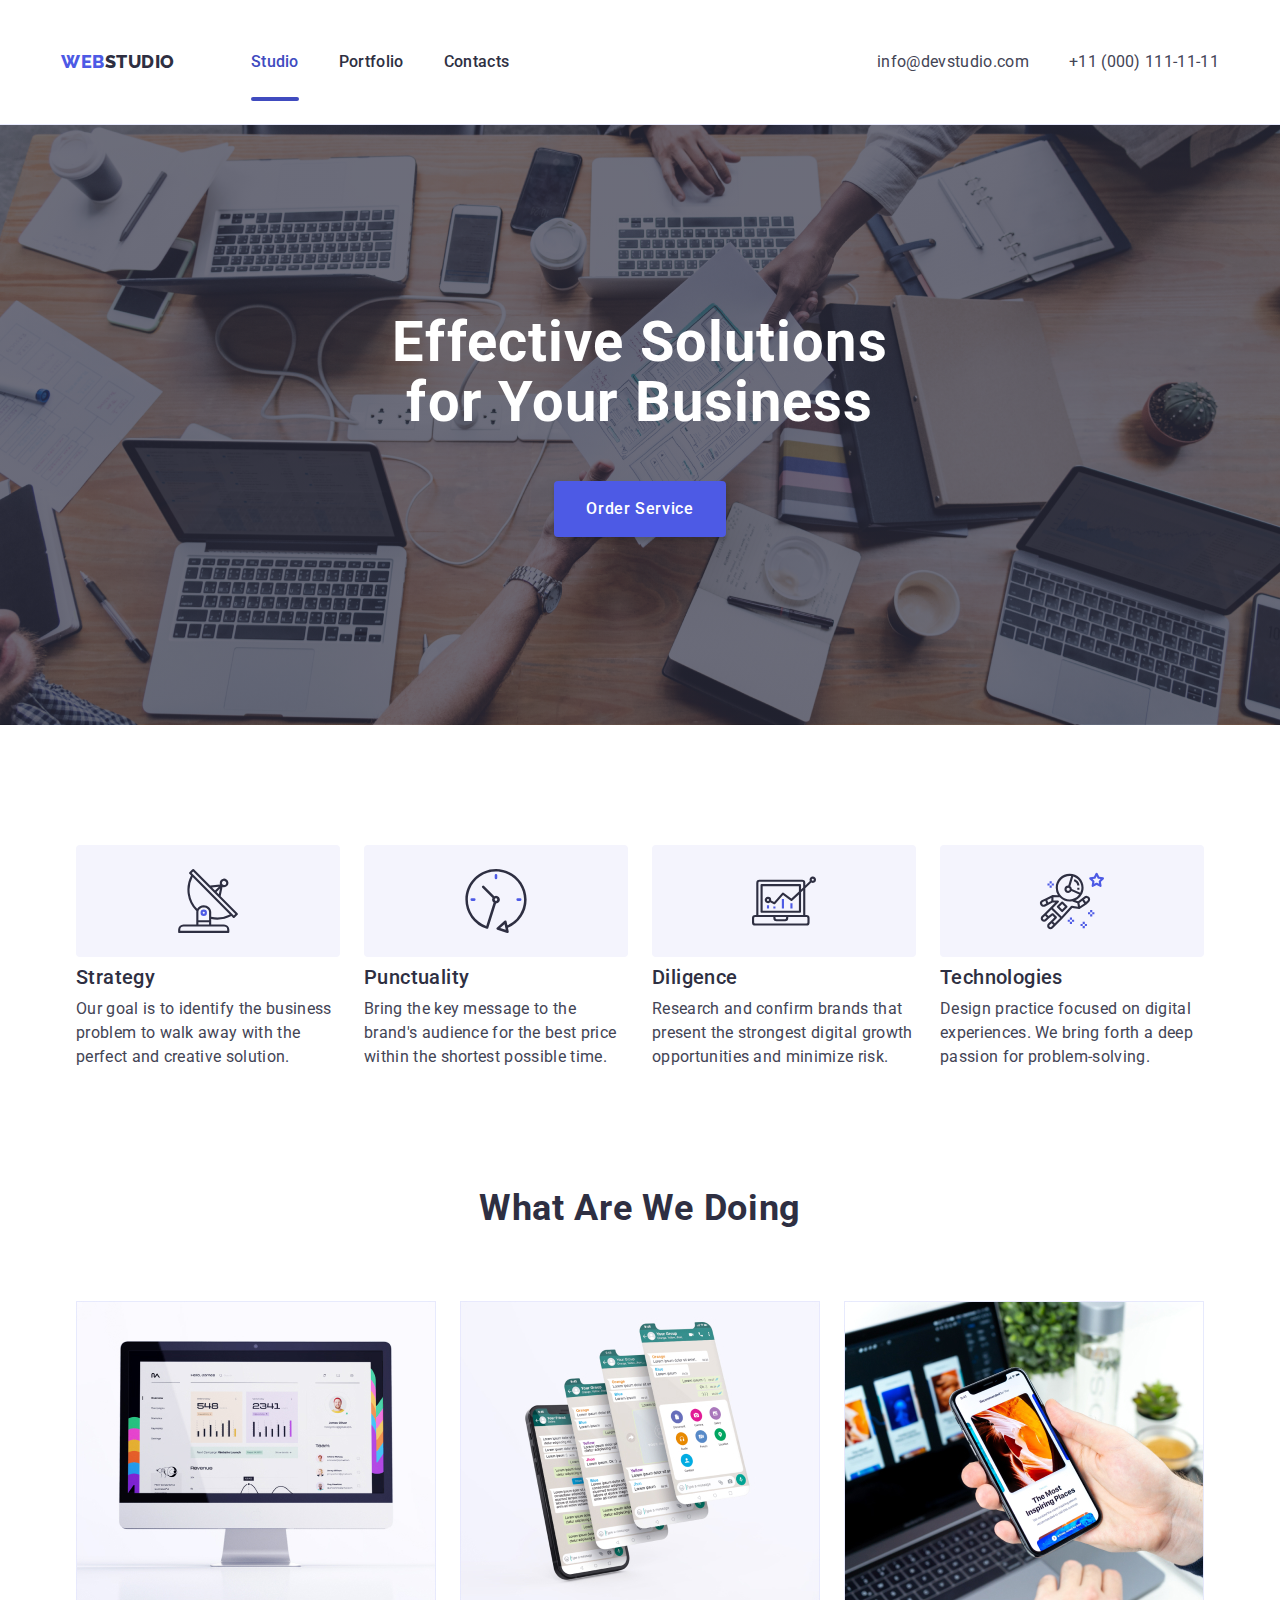
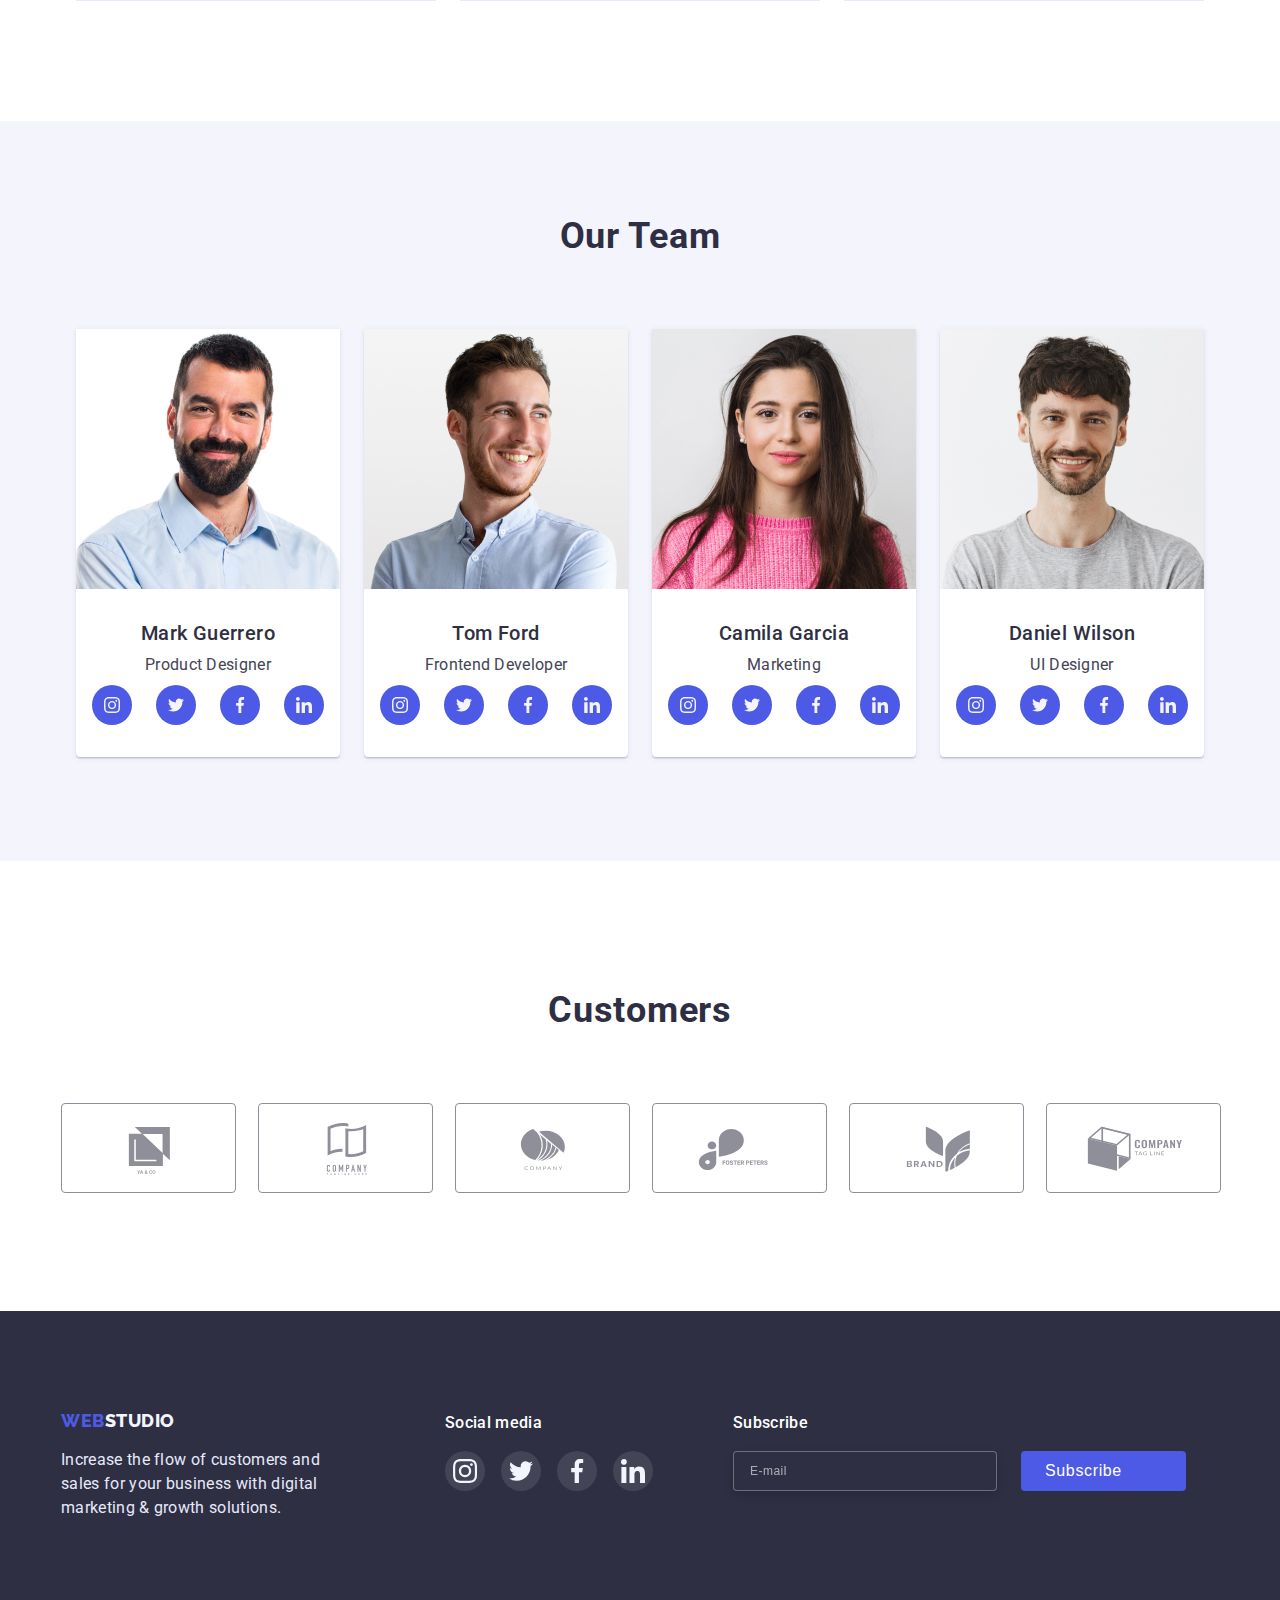
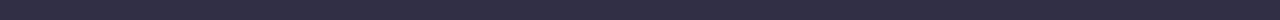
==== commit 58194359: "corect" ====
--- a/index.html
+++ b/index.html
@@ -31,15 +31,15 @@
                     <li><a class="header-adress-tel link" href="tel:+110001111111">+11 (000) 111-11-11</a></li>
                 </ul>
             </address>
-            <button type="button" class="header-menu-btn">
+            <button type="button" class="header-menu-btn" data-menu-open>
                 <svg class="header-icon-btn">
                     <use href="./images/symbol-defs.svg#icon-charm_menu-hamburger2" width="32" height="22"></use>
                 </svg>
             </button>
         </div>
-        <div class="mob-menu container-menu">
+        <div class="mob-menu container-menu is-hidden" data-menu>
             <div>
-                <button type="button" data-modal-close class="mode-close">X</button>
+                <button type="button" data-menu-close class="mode-close">X</button>
                 <nav class="mob-menu-navigation">
                     <ul class="mob-menu-list list">
                         <li class="mob-menu-item"><a class="mob-menu-link link" href="/">Studio</a></li>
@@ -52,7 +52,7 @@
                 <address class="mob-menu-adress">
                     <ul class="mob-menu-adress-list list">
                         <li><a class="mob-menu-adress-tel link" href="tel:+110001111111">+11 (000) 111-11-11</a></li>
-                        <li><a class="mob-menu-adress-mail link" href="mailto:info@devstudio.com">info@devstudio.com</a></li>
+                        <li class="mon-menu-spasing"><a class="mob-menu-adress-mail link" href="mailto:info@devstudio.com">info@devstudio.com</a></li>
                 </address>
                 <ul class="mob-soc-list list">
                     <li classs="mob-soc-iteam">
@@ -457,4 +457,5 @@
         </div>
     </div>
     <script src="./js/modal.js"></script>
+    <script src="./js/mobile-menu.js"></script>
 </body>
--- a/css/styles.css
+++ b/css/styles.css
@@ -60,6 +60,10 @@
     margin-left: auto;
     margin-right: auto;
     /* outline: 2px solid red; */
+}
+
+.no-scroll{
+    overflow: hidden;
 }
 
 .visually{
@@ -144,10 +148,11 @@
     display: flex;
     flex-direction: column;
     justify-content: space-between;
-}
-.container-menu{
+    overflow: auto;
+}
+/* .container-menu{
     max-width: 428px;
-}
+} */
 .mode-close {
 }
 .mob-menu-navigation {
@@ -185,18 +190,19 @@
     text-decoration: none;
     color: var(--text);
     transition: color 250ms cubic-bezier(0.4, 0, 0.2, 1);
-    padding-top: 40px;
 }
 .mob-adress-mail:hover,
 .mob-adress-mail:focus{
         color: #4D5AE5;
 }
-
+.mon-menu-spasing{
+    margin-top: 40px;
+}
 .mob-menu-adress-tel {
     font-family: 'Roboto';
 font-style: normal;
     font-weight: 700;
-font-size: 36px;
+font-size: 24px;
 line-height: 1.11;
 letter-spacing: 0.02em;
     text-decoration: none;
@@ -207,8 +213,8 @@
 .mob-soc-list {
     display: flex;
     flex-wrap: wrap;
-    justify-content: center;
-    gap: 56px;
+    /* justify-content: center; */
+    gap: 24px;
     margin-top: 48px;
 }
 .mob-soc-link {
--- a/css/mobile.css
+++ b/css/mobile.css
@@ -21,4 +21,17 @@
         background-size: cover;
         padding-bottom: 108px;
     }
+    .mob-menu-adress-tel {
+        font-family: 'Roboto';
+    font-style: normal;
+        font-weight: 700;
+    font-size: 36px;
+    line-height: 1.11;
+    }
+    .mob-soc-list {
+        gap: 56px;
+    }
+    .container-menu{
+        max-width: 428px;
+    }
 } 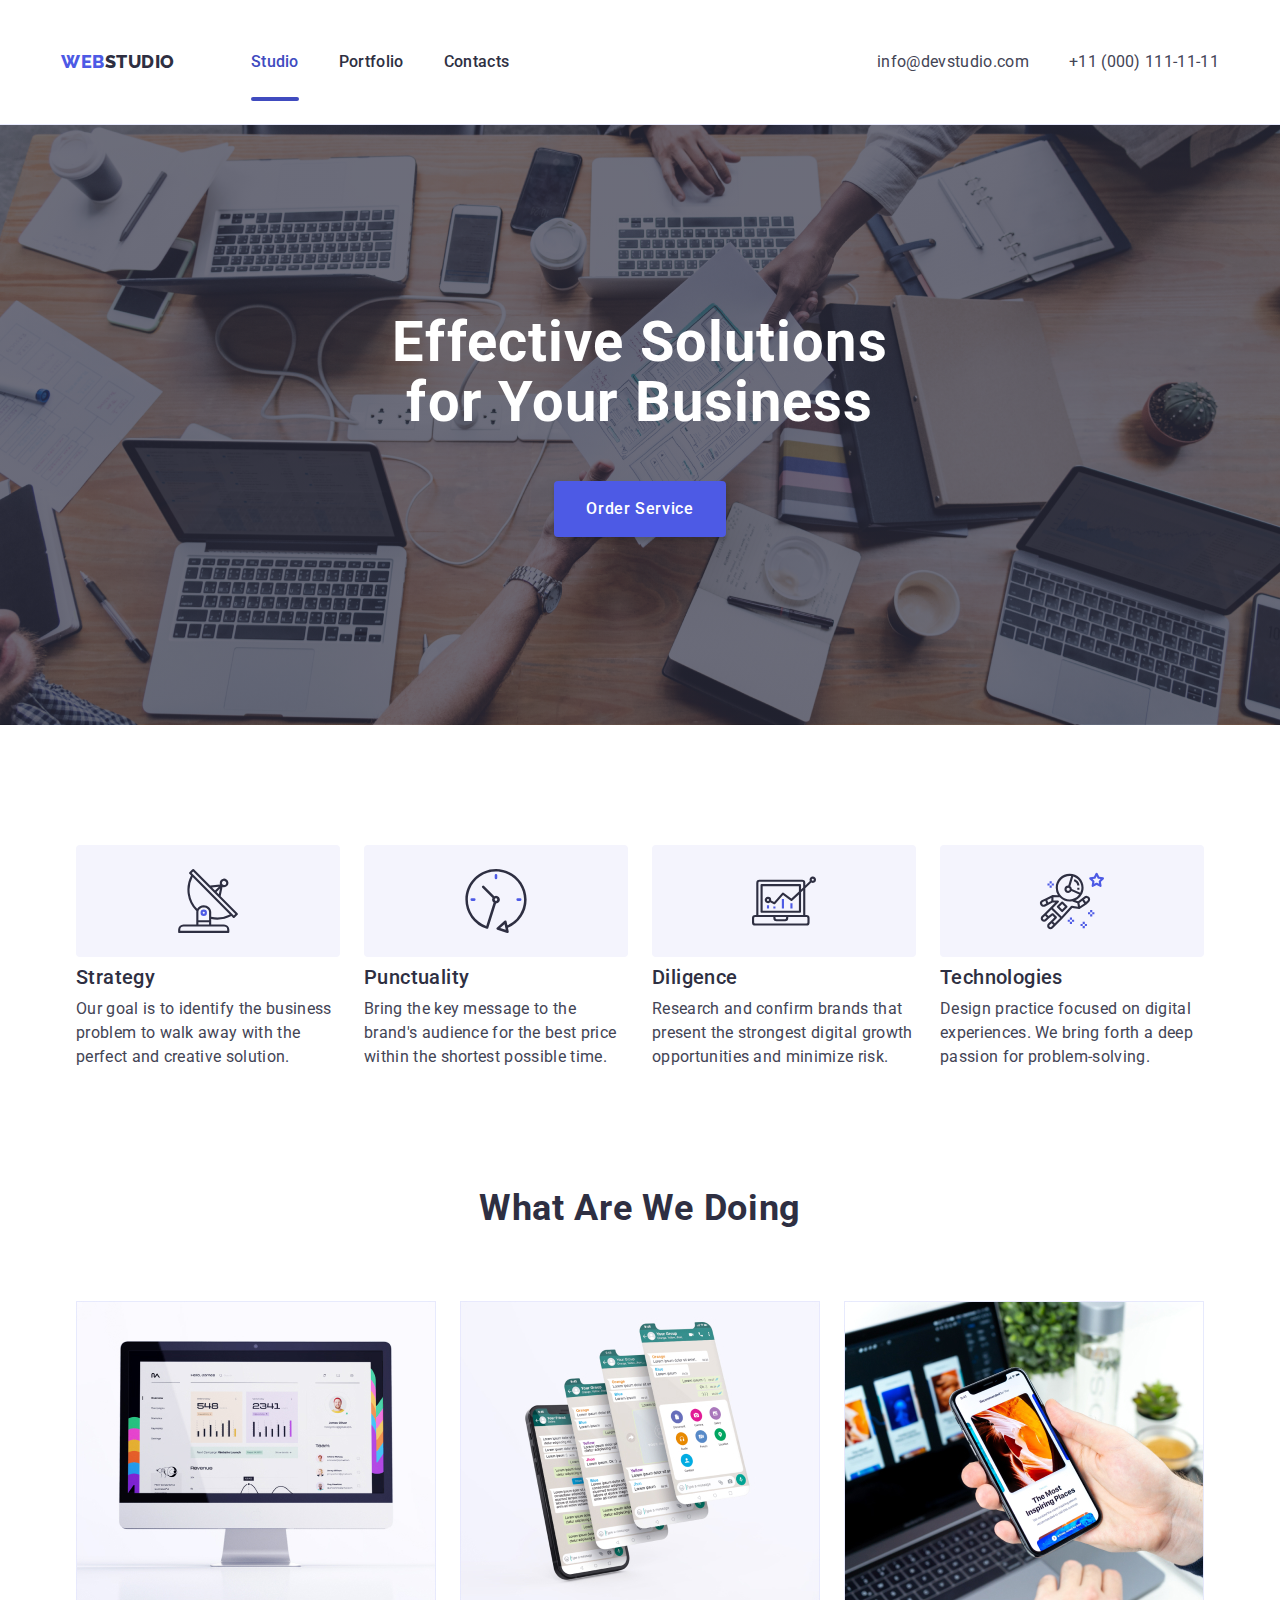
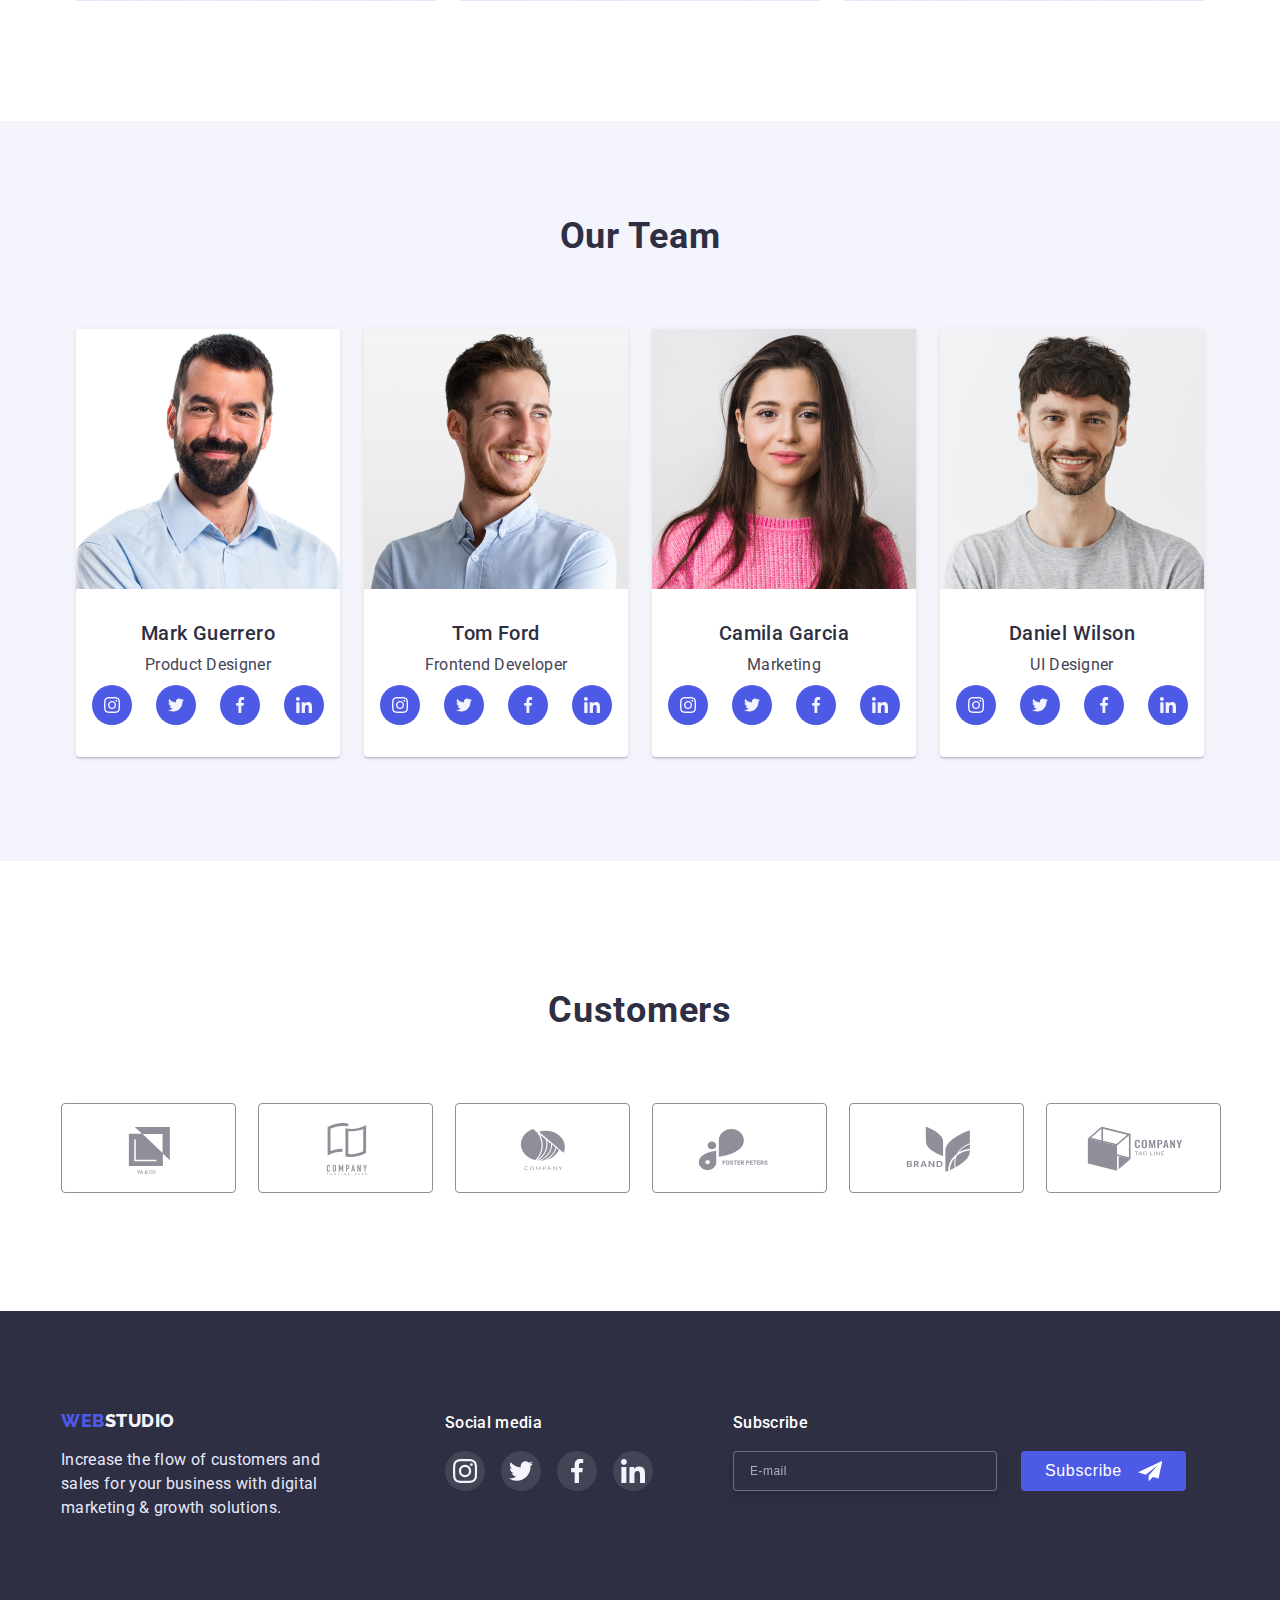
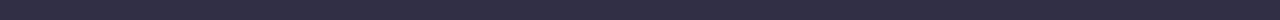
==== commit 403733be: "corect" ====
--- a/index.html
+++ b/index.html
@@ -401,7 +401,7 @@
                     <button typu="submit" name="Subscribe" class="subscribe-btn"> 
                         <div class="subscribe-text">Subscribe </div >
                         <svg class="subscribe-icon" widht="24" height="24">
-                            <use href="./images/symbol-defs.svg#icon-subscribe"></use>
+                            <use href="./images/symbol-defs1.svg#icon-subscribe"></use>
                         </svg>
                     </button>
                 </form>
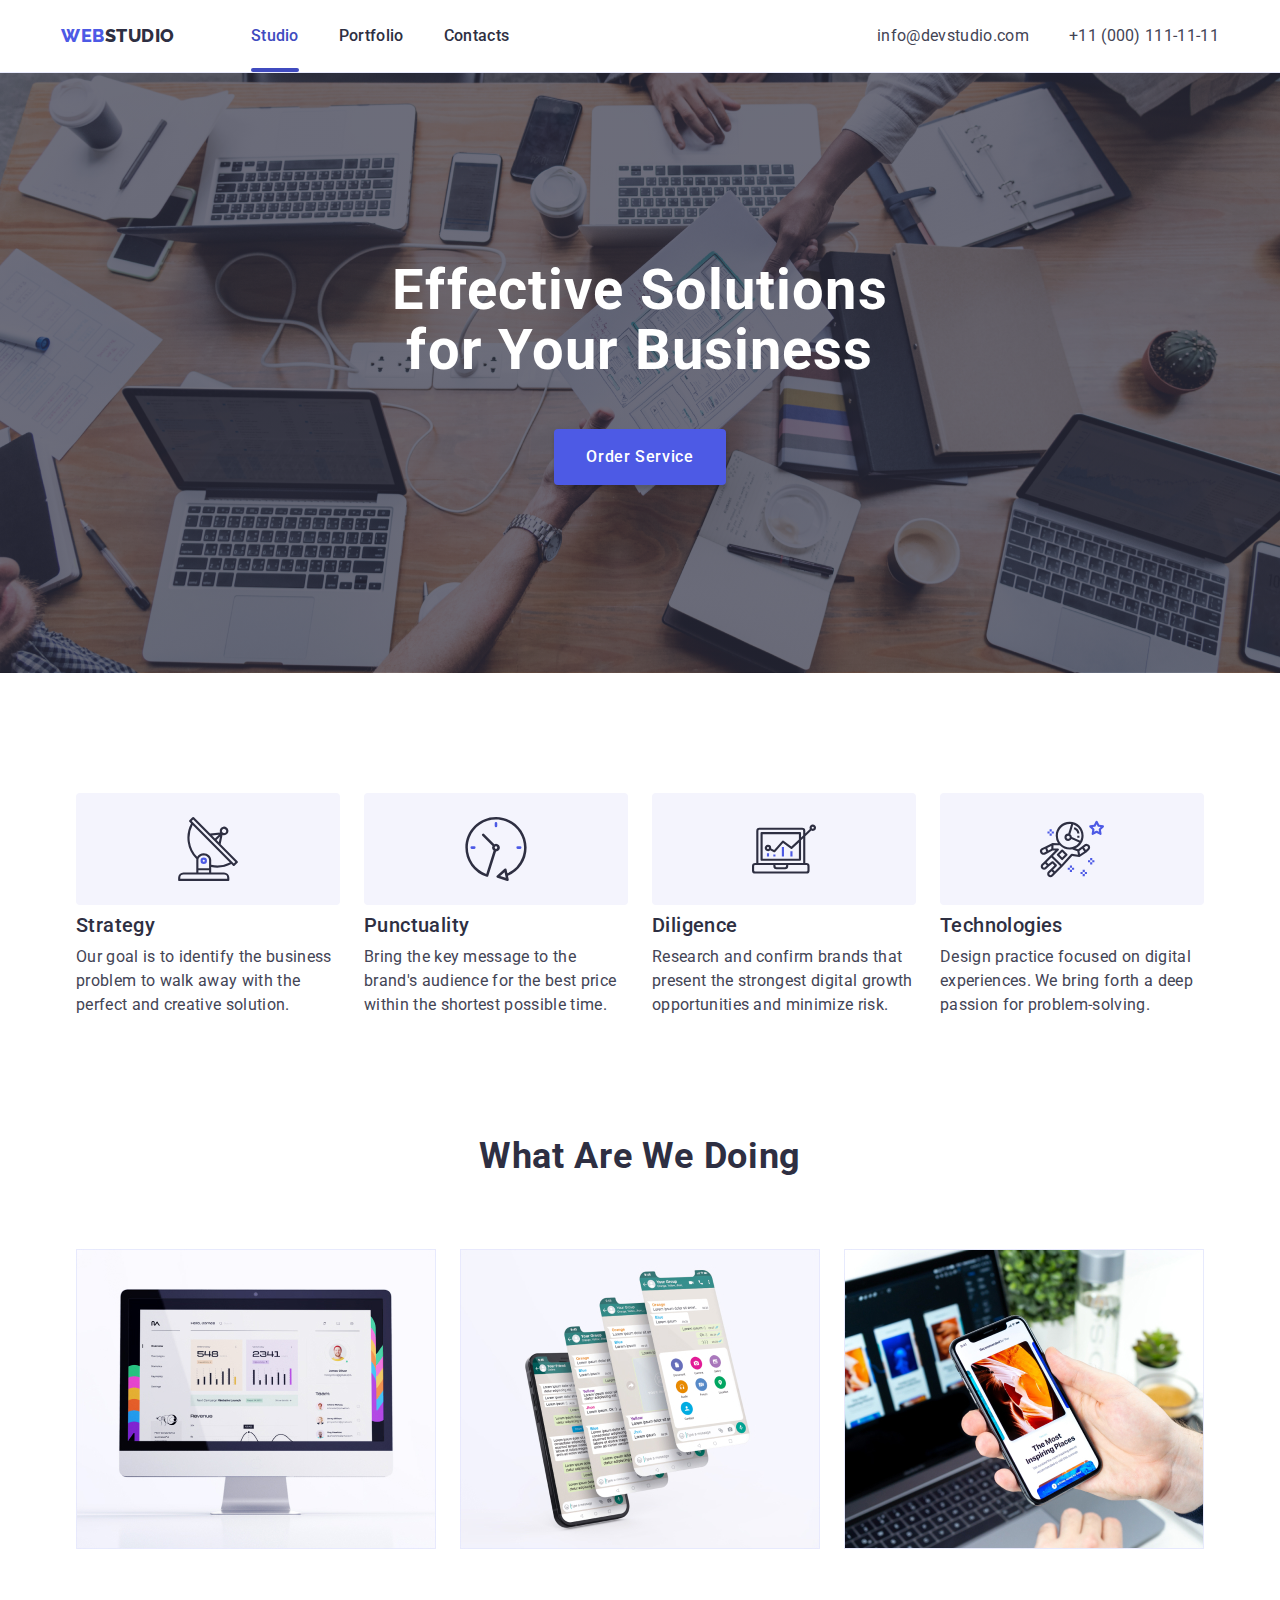
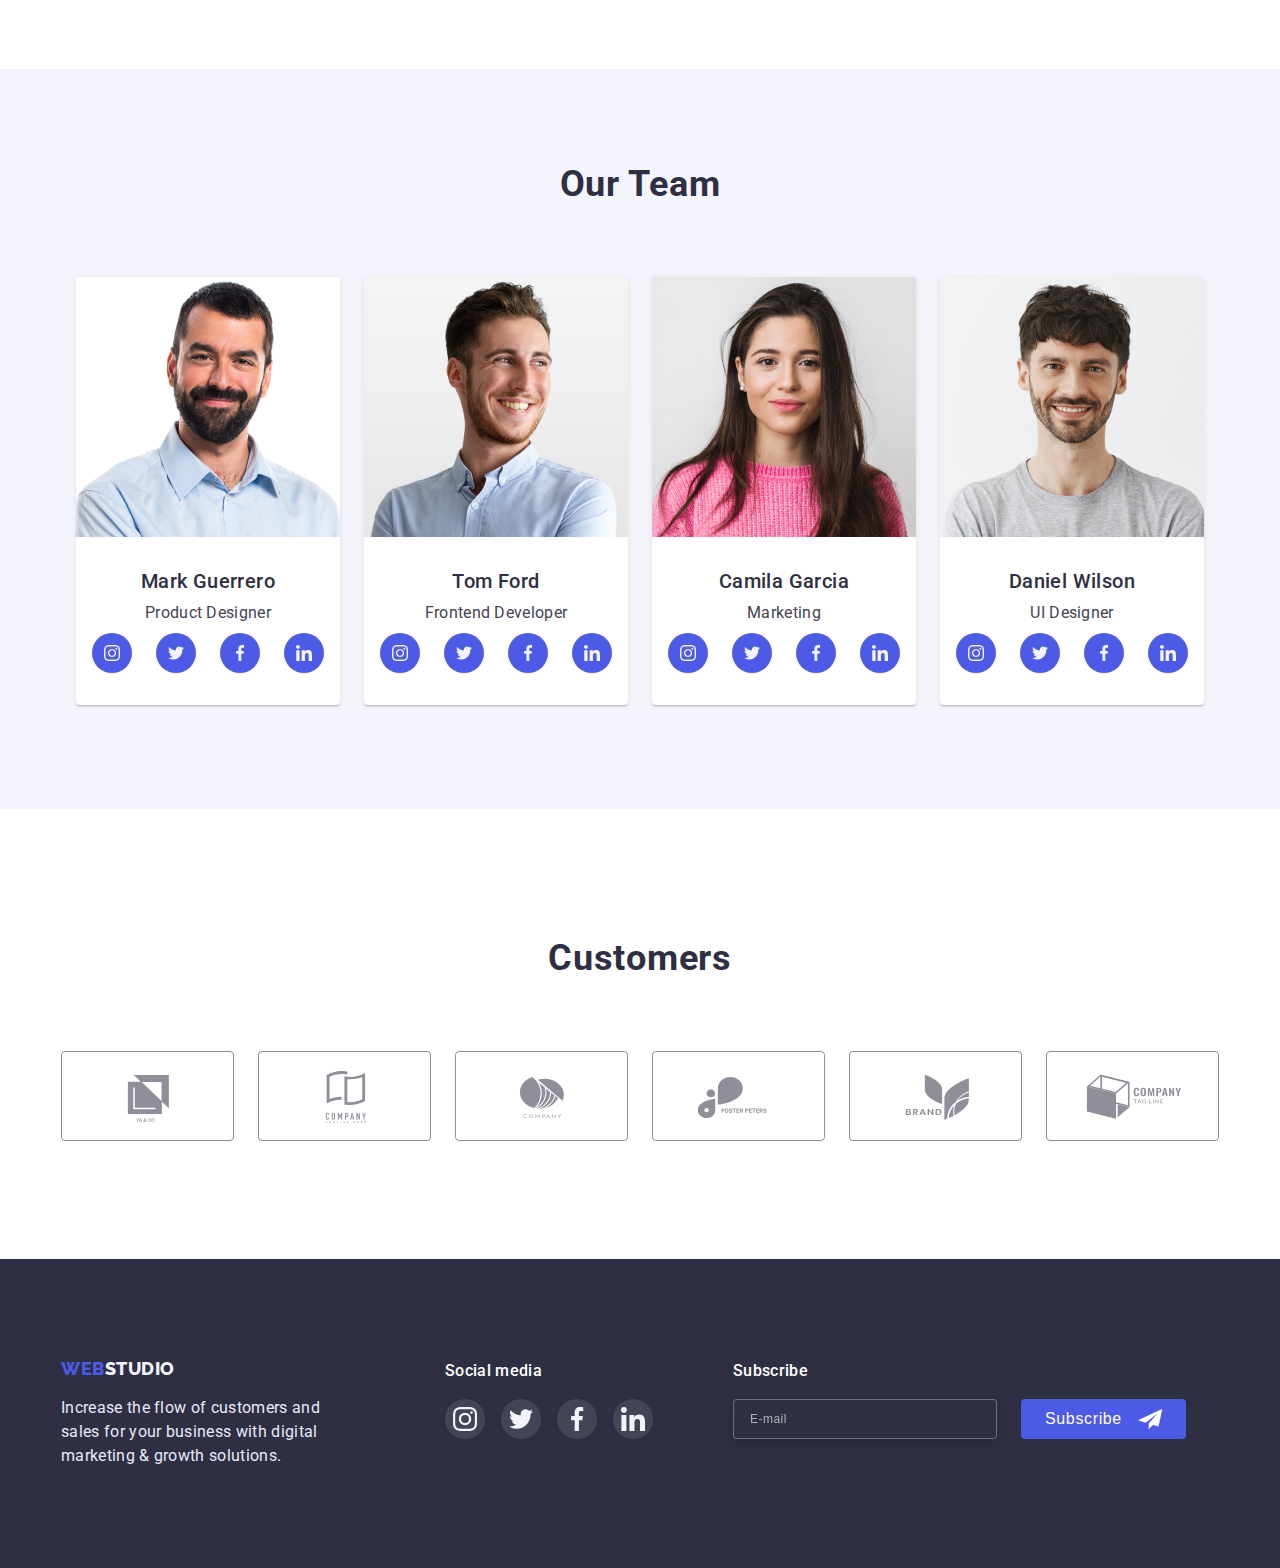
==== commit 0a45fd90: "corect" ====
--- a/index.html
+++ b/index.html
@@ -33,25 +33,25 @@
             </address>
             <button type="button" class="header-menu-btn" data-menu-open>
                 <svg class="header-icon-btn">
-                    <use href="./images/symbol-defs.svg#icon-charm_menu-hamburger2" width="32" height="22"></use>
+                    <use href="./images/symbol-defs-menu.svg#icon-charm_menu-hamburger2" width="32" height="22"></use>
                 </svg>
             </button>
         </div>
         <div class="mob-menu container-menu is-hidden" data-menu>
             <div>
-                <button type="button" data-menu-close class="mode-close">X</button>
+                <button type="button" data-menu-close class="mode-close"><span class="mode-close-x">X</spn></button>
                 <nav class="mob-menu-navigation">
                     <ul class="mob-menu-list list">
-                        <li class="mob-menu-item"><a class="mob-menu-link link" href="/">Studio</a></li>
+                        <li class="mob-menu-item"><a class="mob-menu-link link current" href="/">Studio</a></li>
                         <li class="mob-menu-item"><a class="mob-menu-link link " href="./portfolio.html">Portfolio</a></li>
-                        <li class="mob-menu-item"><a class="mob-menu-link link current " href="/">Contacts</a></li>
+                        <li class="mob-menu-item"><a class="mob-menu-link link " href="/">Contacts</a></li>
                     </ul>
                 </nav>
             </div>
             <div>
                 <address class="mob-menu-adress">
                     <ul class="mob-menu-adress-list list">
-                        <li><a class="mob-menu-adress-tel link" href="tel:+110001111111">+11 (000) 111-11-11</a></li>
+                        <li><a class="mob-menu-adress-tel link " href="tel:+110001111111">+11 (000) 111-11-11</a></li>
                         <li class="mon-menu-spasing"><a class="mob-menu-adress-mail link" href="mailto:info@devstudio.com">info@devstudio.com</a></li>
                 </address>
                 <ul class="mob-soc-list list">
@@ -410,7 +410,7 @@
     </footer>
     <div class="backdrop is-hidden" data-modal >
         <div class="modal">
-            <button type="button" data-modal-close class="mode-close">X</button>
+            <button type="button" data-modal-close class="mode-close"><span class="mode-close-x">X</spn></button>
             <p class="modal-title">Leave your contacts and we will call you back</p>
             <form class="modal-form">
                 <div class="modal-filed">
@@ -419,7 +419,7 @@
                         <div class="modal-wrap">
                             <input class="modal-input" id="user-name" name="user-name" required type="text">
                             <svg class="modal-input-icon" width="18" height="18">
-                                <use href="./images/symbol-defs.svg#icon-modal-person"></use>
+                                <use href="./images/symbol-defs1.svg#icon-modal-person"></use>
                             </svg>
                         </div >
                 </div>
@@ -429,7 +429,7 @@
                     <div class="modal-wrap" >
                         <input class="modal-input" name="user-tel" id="user-tel" required type="tel">
                         <svg class="modal-input-icon" width="18" height="24">
-                            <use href="./images/symbol-defs.svg#icon-modal-phone"></use>
+                            <use href="./images/symbol-defs1.svg#icon-modal-phone"></use>
                         </svg>
                     </div >
             </div>
@@ -439,7 +439,7 @@
                 <div class="modal-wrap">
                     <input class="modal-input" id="user-email" name="user-email" type="email">
                     <svg class="modal-input-icon" width="18" height="24">
-                        <use href="./images/symbol-defs.svg#icon-modal-email"></use>
+                        <use href="./images/symbol-defs1.svg#icon-modal-email"></use>
                     </svg>
                 </div >
             </div>
--- a/css/styles.css
+++ b/css/styles.css
@@ -59,6 +59,10 @@
     padding-right: 15px;
     margin-left: auto;
     margin-right: auto;
+    min-width: 320px;
+    max-width: 480px;
+    /* display: flex; */
+    margin: 0 auto;
     /* outline: 2px solid red; */
 }
 
@@ -80,6 +84,7 @@
 .header{
     background: #FFFFFF;
     border-bottom: 1px solid #E7E9FC;
+    padding: 24px 0;
     box-shadow: 0px 2px 1px rgba(46, 47, 66, 0.08), 0px 1px 1px rgba(46, 47, 66, 0.16), 0px 1px 6px rgba(46, 47, 66, 0.08);
 }
 
@@ -89,10 +94,7 @@
 }
 
 .header-container{
-    max-width: 426px;
-    display: flex;
-    padding: 24px 15px;
-    margin: 0 auto;
+    display: flex;
 }
 
 .header-logo {
@@ -153,10 +155,7 @@
 /* .container-menu{
     max-width: 428px;
 } */
-.mode-close {
-}
-.mob-menu-navigation {
-}
+
 .mob-menu-list {
     margin-top: 32px;
 }
@@ -169,17 +168,7 @@
 .mob-menu-item:not(:last-child){
     margin-bottom: 40px;
 }
-.mob-menu-link {
-
-}
-
-.current {
-}
-.mob-menu-adress {
-}
-.mob-menu-adress-list {
-
-}
+
 .mob-menu-adress-mail {
     font-family: 'Roboto';
 font-style: normal;
@@ -206,7 +195,7 @@
 line-height: 1.11;
 letter-spacing: 0.02em;
     text-decoration: none;
-    color: var(--text);
+    color: #4D5AE5;
     position: relative;
     transition: color 250ms cubic-bezier(0.4, 0, 0.2, 1);
 }
@@ -486,7 +475,7 @@
 }
 
 .customers-link {
-    width: 100%;
+    max-width: 100%;
     height: 100%;
     border: 1px solid #8E8F99;
 border-radius: 4px;
@@ -812,6 +801,10 @@
 margin-bottom: 24px;
 }
 
+.mode-close-x{
+font-size: 14px;
+}
+
 .mode-close:is(:hover, :focus){
     background-color: #404BBF;
     color: #E5E5E5;
--- a/css/mobile.css
+++ b/css/mobile.css
@@ -31,7 +31,10 @@
     .mob-soc-list {
         gap: 56px;
     }
-    .container-menu{
+    /* .container-menu{
         max-width: 428px;
+    } */
+    .customers-iteam {
+        width: 190px;
     }
 } --- a/css/tablet.css
+++ b/css/tablet.css
@@ -6,9 +6,6 @@
         max-width: 582px;
     }
     /* -----HEADER------ */
-    .header-container{
-        height: 70px;
-    }
     .current {
         color: #404BBF;
         position: relative;
@@ -19,7 +16,7 @@
         left: 0;
         width: 100%;
         height: 4px;
-        bottom: -27px;
+        bottom: -34px;
         background-color: #404BBF;
     border-radius: 2px;
     } 
--- a/css/desktop.css
+++ b/css/desktop.css
@@ -10,11 +10,10 @@
     }
     /* -----------HEADER------------ */
     .header-container{
-        height: 76px;
         max-width: 1158px;
     }
     .current::after {
-        bottom: -30px;
+        bottom: -27px;
     }
     .header-item {
         font-weight: 500;
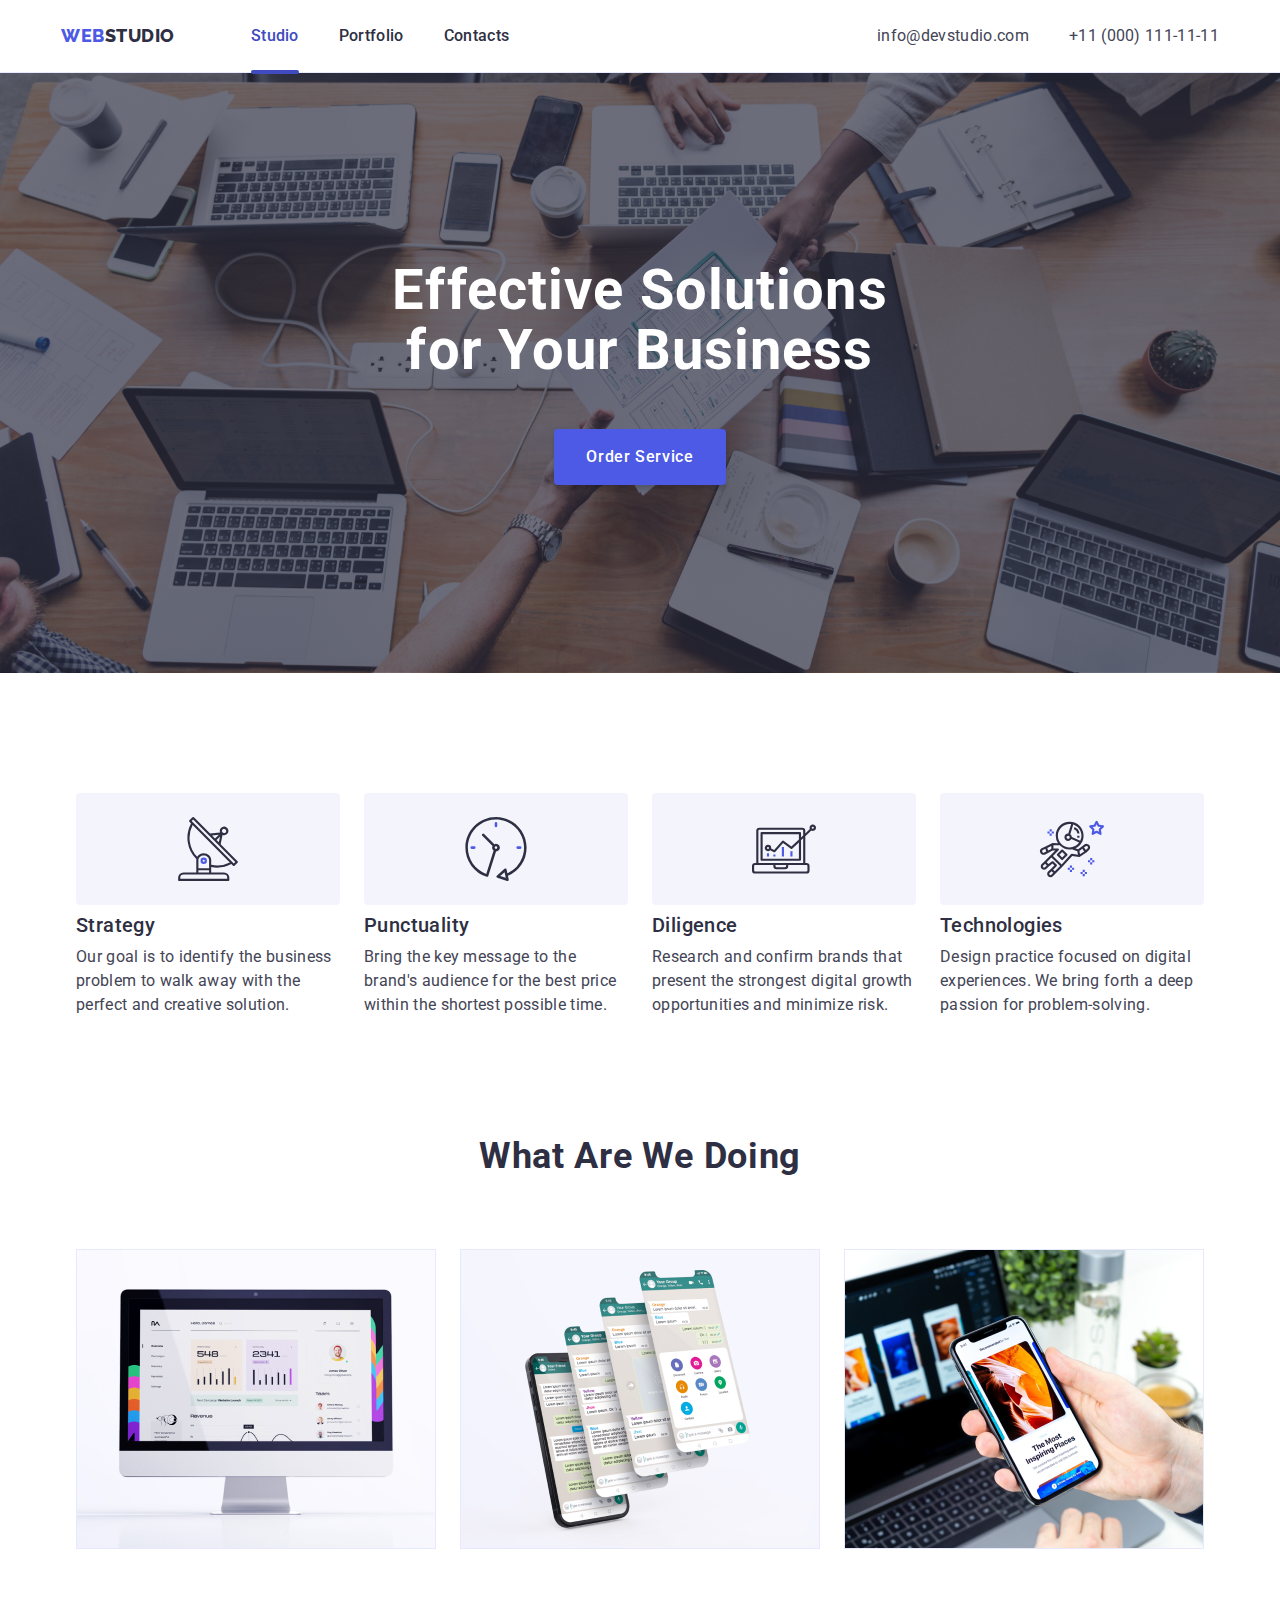
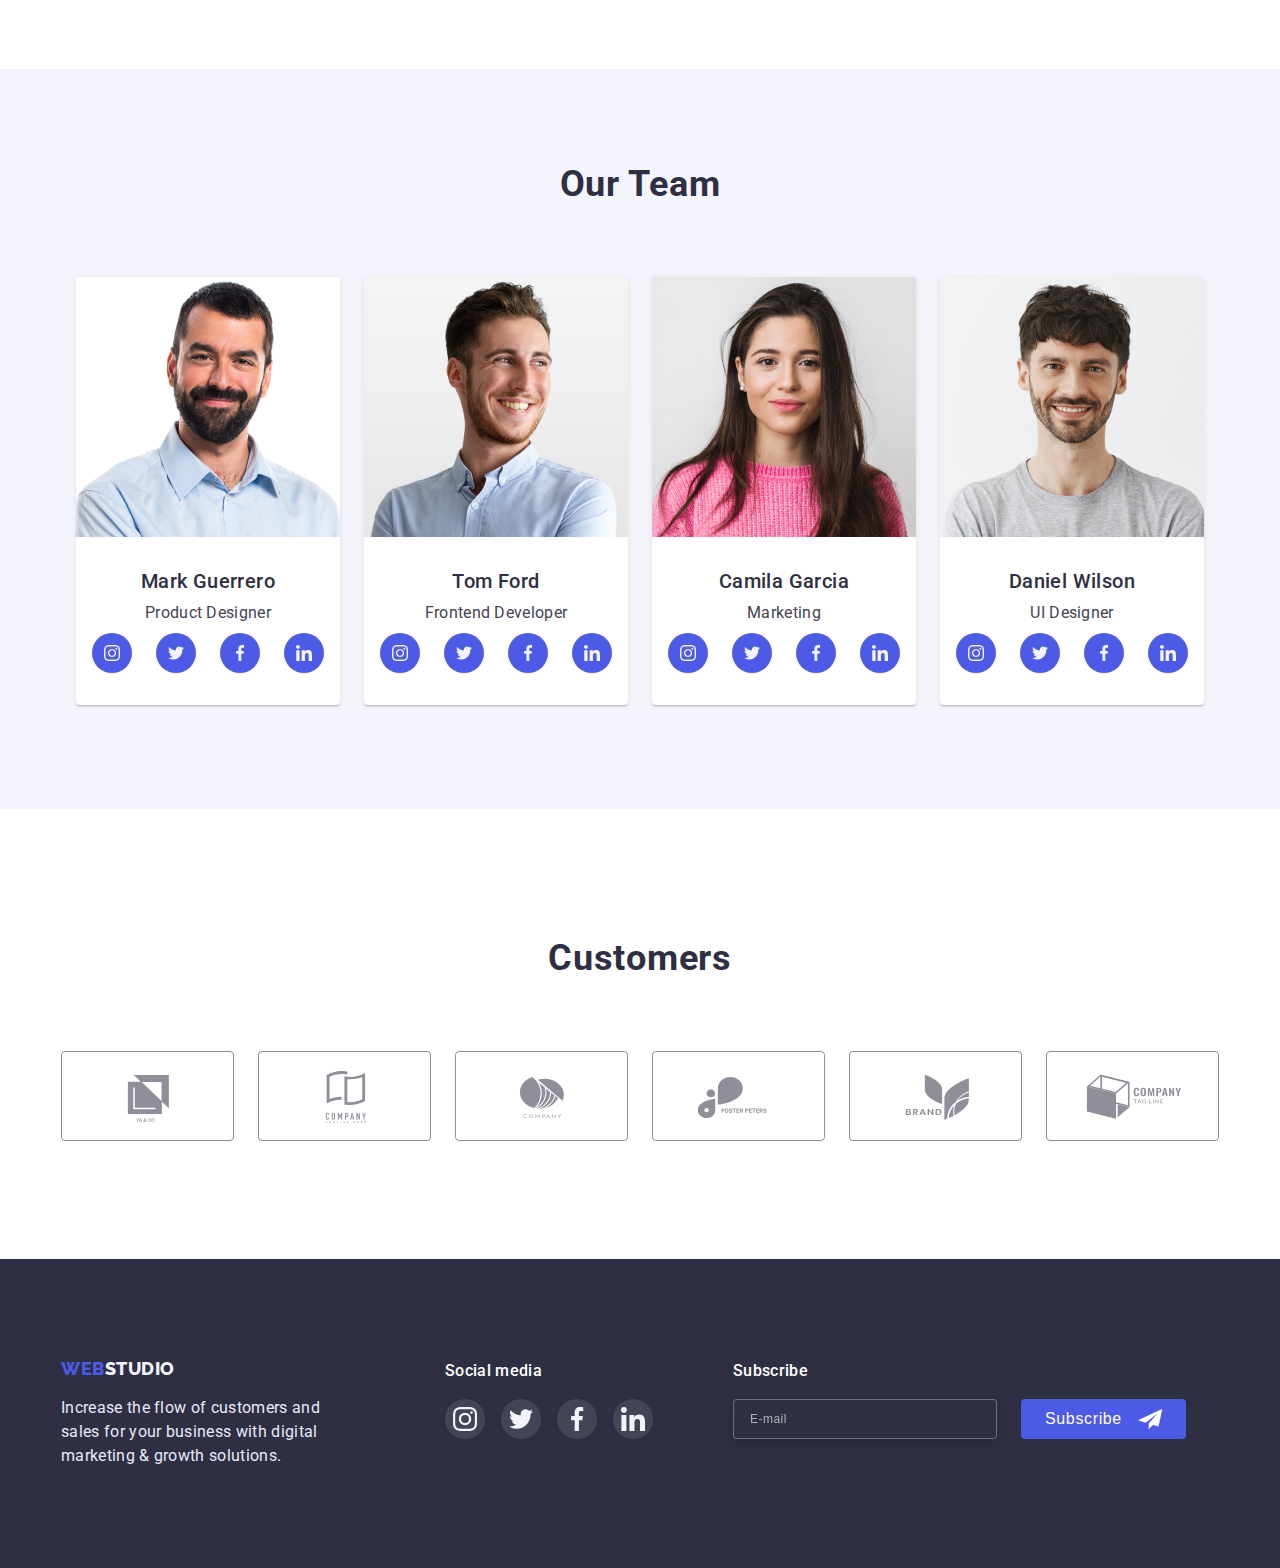
==== commit 1ab1c261: "FRR" ====
--- a/index.html
+++ b/index.html
@@ -6,7 +6,7 @@
     <meta name="viewport" content="width=device-width, initial-scale=1.0">
     <link rel="preconnect" href="https://fonts.googleapis.com">
     <link rel="preconnect" href="https://fonts.gstatic.com" crossorigin>
-    <link href="https://fonts.googleapis.com/css2?family=Raleway:wght@800&family=Roboto:wght@400;500;700;900&display=swap" rel="stylesheet">
+    <link href="https://fonts.googleapis.com/css2?family=Montserrat&family=Raleway:wght@800&family=Roboto:wght@400;500;700;900&display=swap" rel="stylesheet">
     <link rel="stylesheet" href="https://cdnjs.cloudflare.com/ajax/libs/modern-normalize/1.1.0/modern-normalize.min.css" integrity="sha512-wpPYUAdjBVSE4KJnH1VR1HeZfpl1ub8YT/NKx4PuQ5NmX2tKuGu6U/JRp5y+Y8XG2tV+wKQpNHVUX03MfMFn9Q==" crossorigin="anonymous" referrerpolicy="no-referrer" />
     <link rel="stylesheet" href="./css/styles.css">
     <link rel="stylesheet" href="./css/mobile.css">
--- a/css/styles.css
+++ b/css/styles.css
@@ -802,7 +802,10 @@
 }
 
 .mode-close-x{
-font-size: 14px;
+    font-family: 'Montserrat';
+font-style: normal;
+font-weight: 600;
+font-size: 11px;
 }
 
 .mode-close:is(:hover, :focus){
--- a/css/tablet.css
+++ b/css/tablet.css
@@ -16,7 +16,7 @@
         left: 0;
         width: 100%;
         height: 4px;
-        bottom: -34px;
+        bottom: -36px;
         background-color: #404BBF;
     border-radius: 2px;
     } 
--- a/css/desktop.css
+++ b/css/desktop.css
@@ -13,7 +13,7 @@
         max-width: 1158px;
     }
     .current::after {
-        bottom: -27px;
+        bottom: -29px;
     }
     .header-item {
         font-weight: 500;
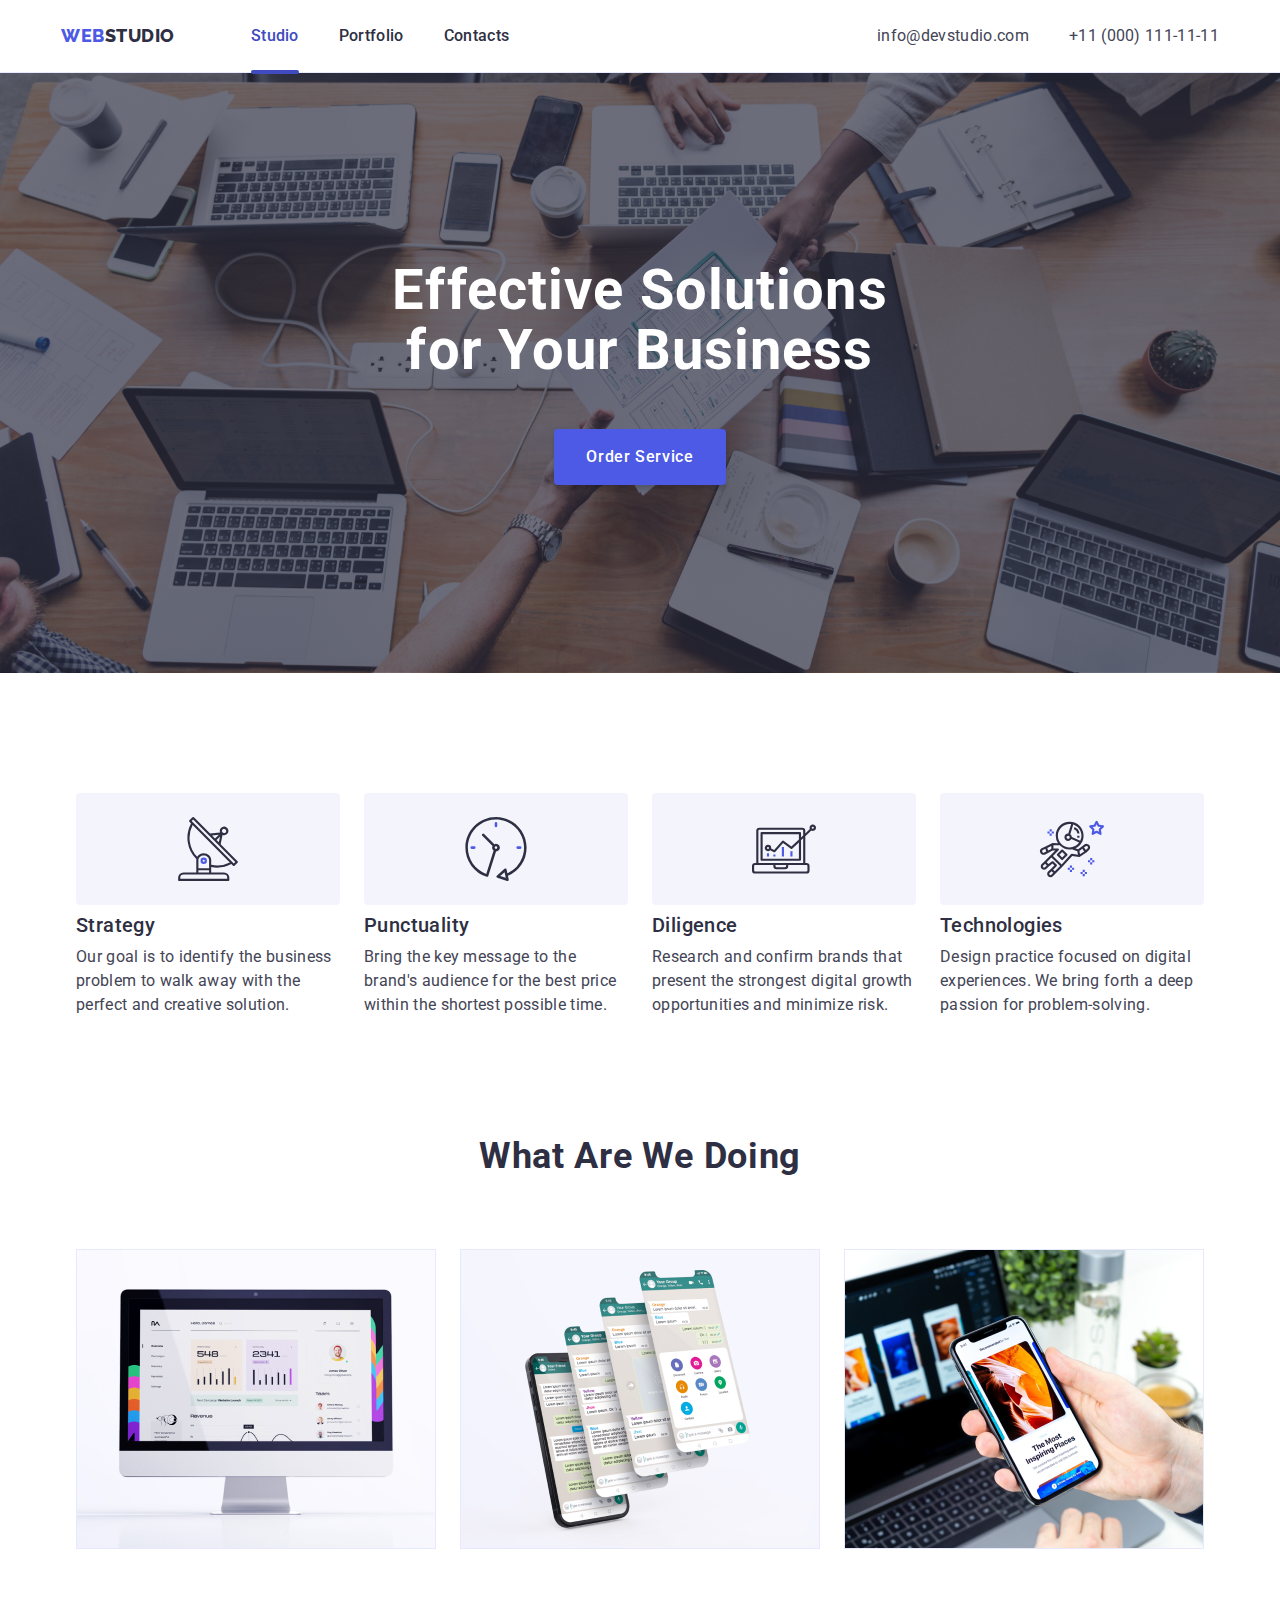
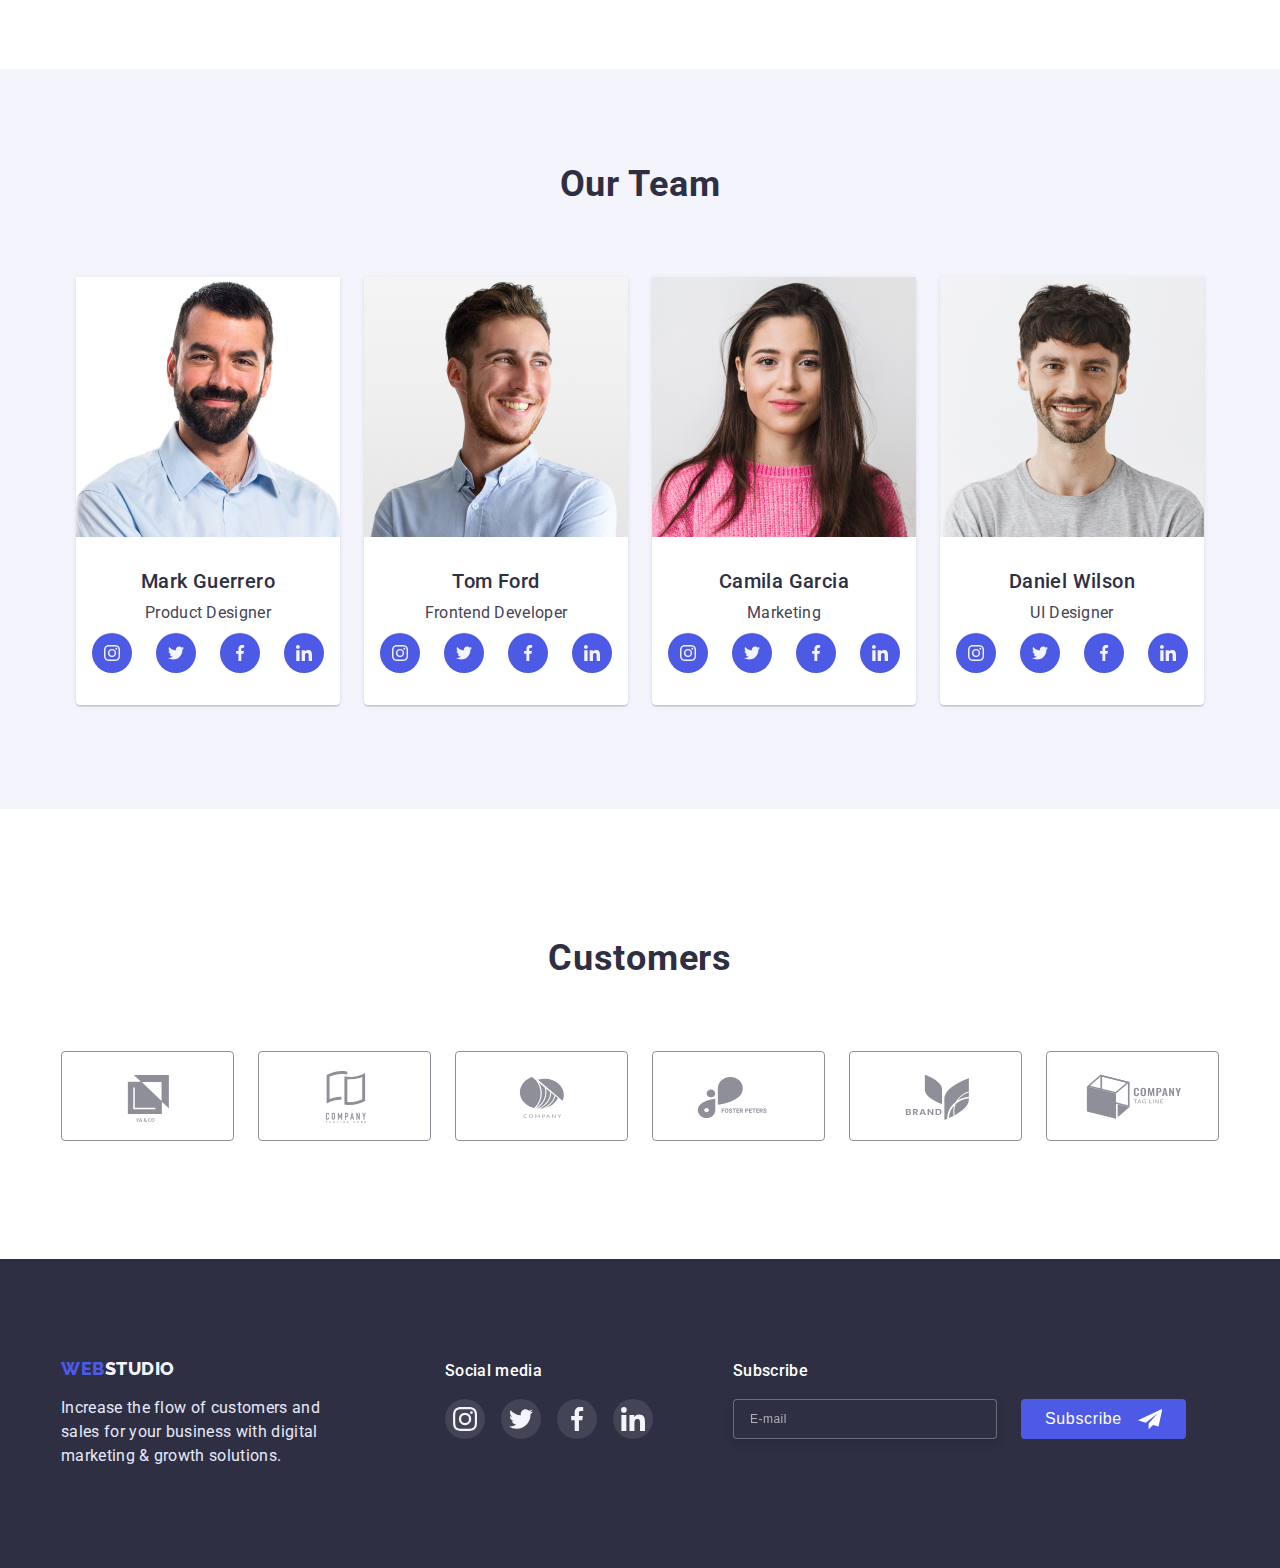
==== commit 3a5ff8e3: "corect" ====
--- a/index.html
+++ b/index.html
@@ -162,7 +162,7 @@
                 <h2 class="team-title title">Our Team</h2>
                 <ul class="team-list list">
                     <li class="team-item">
-                        <img src="./images/img.jpg" alt="man" width="264">
+                        <img srcset="./images/team/img_264.jpg 264w, ./images/team/img_528.jpg 528w" src="./images/img_mob@1x.jpg" alt="man" width="264">
                             <h3 class="team-subtitle subtitle ">Mark Guerrero</h3>
                             <p class="team-text text">Product Designer</p>
                             <ul class="team-soc-list list">
@@ -197,7 +197,7 @@
                             </ul>
                     </li>
                     <li class="team-item">
-                        <img src="./images/img1.jpg" alt="man" width="264">
+                        <img srcset="./images/team/img_264-1.jpg 264w, ./images/team/img_528-1.jpg 528w" src="./images/img1_mob@1x.jpg" alt="man" width="264">
                         <h3 class="team-subtitle subtitle">Tom Ford</h3>
                         <p class="team-text text">Frontend Developer</p>
                         <ul class="team-soc-list list">
@@ -232,7 +232,7 @@
                         </ul>
                     </li>
                     <li class="team-item">
-                        <img src="./images/img2.jpg" alt="women" width="264">
+                        <img srcset="./images/team/img_264-2.jpg 264w, ./images/team/img_528-2.jpg 528w" src="./images/img2_mob@1x.jpg" alt="women" width="264">
                         <h3 class="team-subtitle subtitle">Camila Garcia</h3>
                         <p class="team-text text">Marketing</p>
                         <ul class="team-soc-list list">
@@ -267,7 +267,7 @@
                         </ul>
                     </li>
                     <li class="team-item">
-                        <img src="./images/img3.jpg" alt="man" width="264">
+                        <img srcset="./images/team/img_264-3.jpg 264w, ./images/team/img_528-3.jpg 528w" src="./images/img3_mob@1x.jpg" alt="man" width="264">
                         <h3 class="team-subtitle subtitle">Daniel Wilson</h3>
                         <p class="team-text text">UI Designer</p>
                         <ul class="team-soc-list list">
--- a/css/styles.css
+++ b/css/styles.css
@@ -49,9 +49,8 @@
 
 img{
     display: block;
-    width: 100%;
+    max-width: 100%;
     height: auto;
-    max-width: 100%;
 }
 
 .container{
@@ -227,13 +226,22 @@
     background-color: #2E2F42;
     padding-top: 112px;
     padding-bottom: 112px;
-    background-image: linear-gradient(rgba(46, 47, 66, 0.7), rgba(46, 47, 66, 0.7)), url(../images/Dark-bg.jpg);
+    background-image: linear-gradient(rgba(46, 47, 66, 0.7), rgba(46, 47, 66, 0.7)), url(../images/Dark-bg_mob@1x.jpg);
     background-repeat: no-repeat;
     background-size: cover;
     background-position: center;
     /* max-width: 428px; */
     margin-left: auto;
     margin-right: auto;
+}
+
+@media (min-device-pixel-ratio: 2),
+(-webkit-min-device-pixel-ratio: 2),
+(min-resolution: 192dpi),
+(min-resolution: 2dppx){
+    .main{
+        background-image: linear-gradient(rgba(46, 47, 66, 0.7), rgba(46, 47, 66, 0.7)), url(../images/Dark-bg_mob@2x.jpg);
+    }
 }
 
 .main-container{
--- a/css/mobile.css
+++ b/css/mobile.css
@@ -21,6 +21,14 @@
         background-size: cover;
         padding-bottom: 108px;
     }
+    @media (min-device-pixel-ratio: 2),
+    (-webkit-min-device-pixel-ratio: 2),
+    (min-resolution: 192dpi),
+    (min-resolution: 2dppx){
+        .main{
+            background-image: linear-gradient(rgba(46, 47, 66, 0.7), rgba(46, 47, 66, 0.7)), url(../images/Dark-bg_tab@2x.jpg);
+        }
+    }
     .mob-menu-adress-tel {
         font-family: 'Roboto';
     font-style: normal;
--- a/css/tablet.css
+++ b/css/tablet.css
@@ -100,6 +100,14 @@
         background-size: cover;
         padding-bottom: 108px;
     }
+    @media (min-device-pixel-ratio: 2),
+    (-webkit-min-device-pixel-ratio: 2),
+    (min-resolution: 192dpi),
+    (min-resolution: 2dppx){
+        .main{
+            background-image: linear-gradient(rgba(46, 47, 66, 0.7), rgba(46, 47, 66, 0.7)), url(../images/Dark-bg_tab@2x.jpg);
+        }
+    }
     .main-title{
 font-size: 56px;
 line-height: 1.07;
--- a/css/desktop.css
+++ b/css/desktop.css
@@ -82,12 +82,20 @@
     padding-bottom: 188px;
     background-image: linear-gradient(rgba(46, 47, 66, 0.7), rgba(46, 47, 66, 0.7)), url(../images/hero-bg.jpg);
     background-repeat: no-repeat;
-    background-size: auto;
     background-position: center;
     max-width: 1440px;
     margin-left: auto;
     margin-right: auto;
 }
+@media (min-device-pixel-ratio: 2),
+    (-webkit-min-device-pixel-ratio: 2),
+    (min-resolution: 192dpi),
+    (min-resolution: 2dppx) {
+        .main{
+            background-image: linear-gradient(rgba(46, 47, 66, 0.7), rgba(46, 47, 66, 0.7)), url(../images/people-office\ 1_desk@2x.jpg);
+        }
+    }
+
 .main-title {
     font-size: 56px;
 line-height: 1.07;
